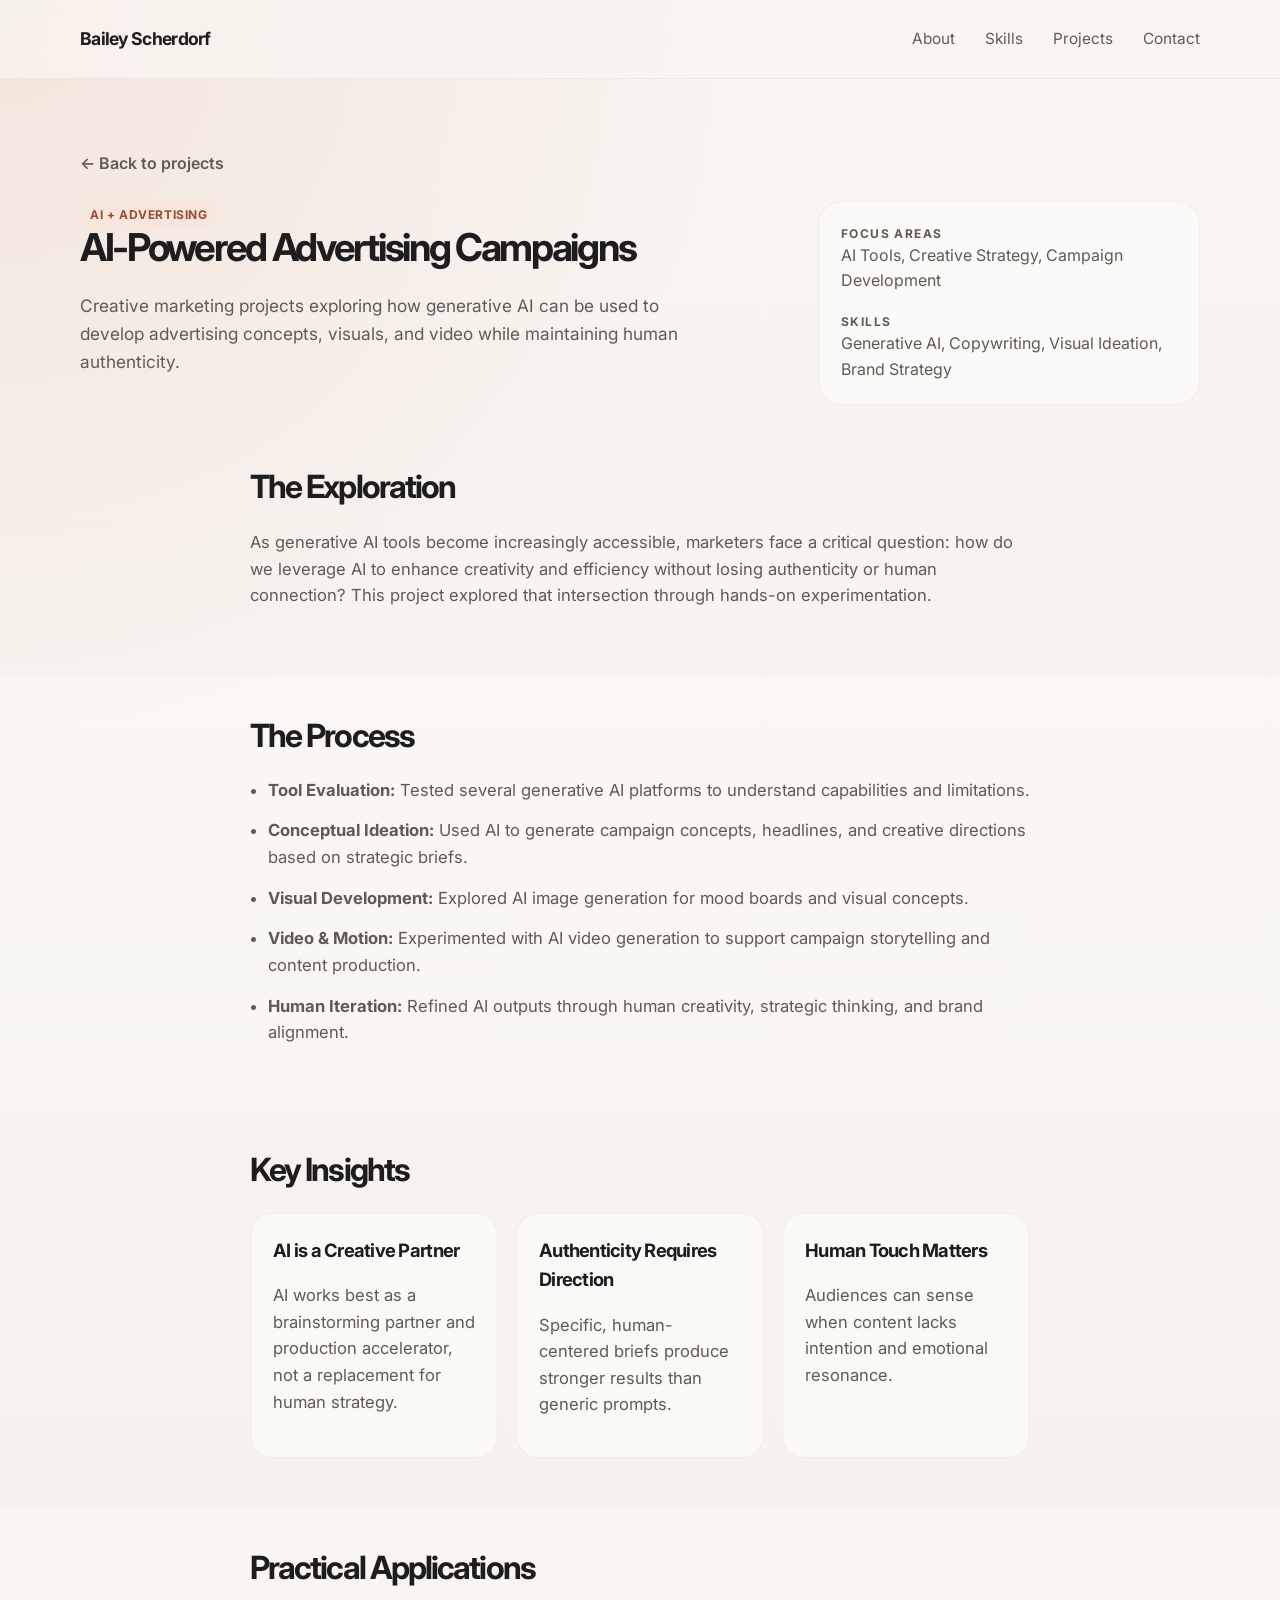
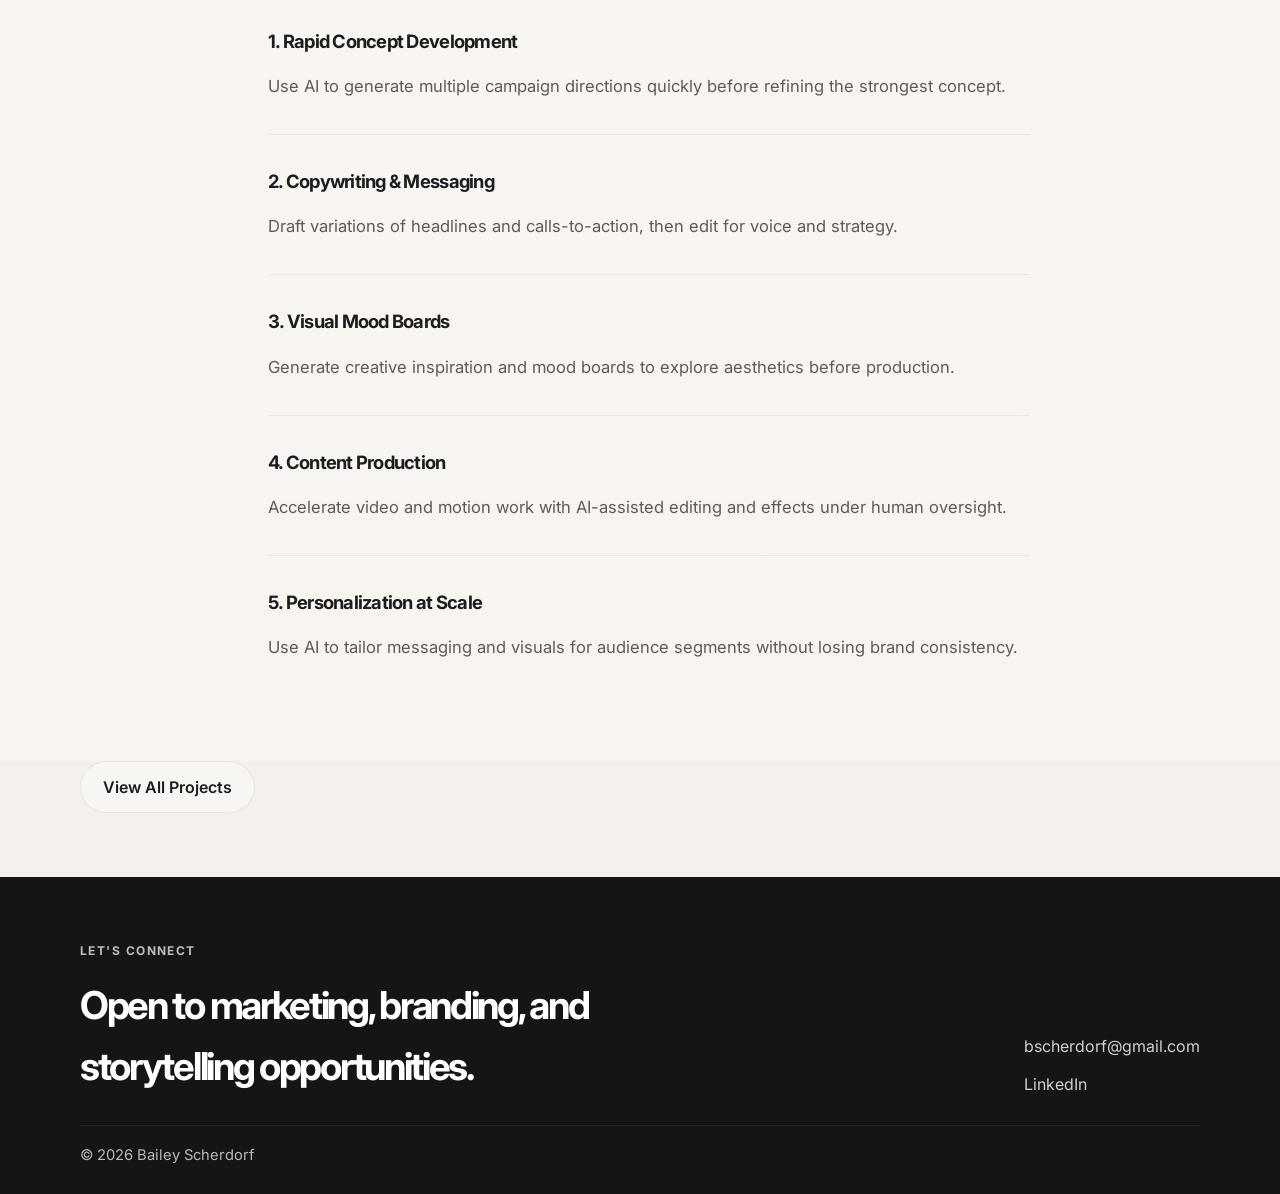
==== projects/ai-advertising.html @ 33d7bd0b "Add project detail pages and connect them from homepage" ====
<!DOCTYPE html>
<html lang="en">
  <head>
    <meta charset="UTF-8" />
    <meta name="viewport" content="width=device-width, initial-scale=1.0" />
    <meta
      name="description"
      content="Creative marketing projects exploring how generative AI can be used to develop advertising concepts, visuals, and video while maintaining human authenticity."
    />
    <title>AI-Powered Advertising Campaigns | Bailey Scherdorf</title>
    <link rel="preconnect" href="https://fonts.googleapis.com" />
    <link rel="preconnect" href="https://fonts.gstatic.com" crossorigin />
    <link
      href="https://fonts.googleapis.com/css2?family=Inter:wght@400;500;600;700;800;900&display=swap"
      rel="stylesheet"
    />
    <link rel="stylesheet" href="../styles.css" />
  </head>
  <body>
    <header class="site-header">
      <div class="container nav-wrap">
        <a href="../index.html" class="brand">Bailey Scherdorf</a>
        <button class="nav-toggle" aria-label="Toggle menu" aria-expanded="false">
          <span></span>
          <span></span>
          <span></span>
        </button>
        <nav class="site-nav">
          <a href="../index.html#about">About</a>
          <a href="../index.html#skills">Skills</a>
          <a href="../index.html#projects">Projects</a>
          <a href="../index.html#contact">Contact</a>
        </nav>
      </div>
    </header>

    <main>
      <section class="project-hero">
        <div class="container">
          <a href="../index.html#projects" class="back-link">← Back to projects</a>
          <div class="project-hero-inner">
            <div>
              <span class="project-tag">AI + Advertising</span>
              <h1>AI-Powered Advertising Campaigns</h1>
              <p class="lead">
                Creative marketing projects exploring how generative AI can be used to develop advertising concepts, visuals, and video while maintaining human authenticity.
              </p>
            </div>
            <div class="project-meta">
              <div>
                <p class="meta-label">Focus Areas</p>
                <p>AI Tools, Creative Strategy, Campaign Development</p>
              </div>
              <div>
                <p class="meta-label">Skills</p>
                <p>Generative AI, Copywriting, Visual Ideation, Brand Strategy</p>
              </div>
            </div>
          </div>
        </div>
      </section>

      <section class="project-section">
        <div class="container narrow">
          <h2>The Exploration</h2>
          <p>
            As generative AI tools become increasingly accessible, marketers face a critical question: how do we leverage AI to enhance creativity and efficiency without losing authenticity or human connection? This project explored that intersection through hands-on experimentation.
          </p>
        </div>
      </section>

      <section class="project-section alt">
        <div class="container narrow">
          <h2>The Process</h2>
          <ul class="approach-list">
            <li><strong>Tool Evaluation:</strong> Tested several generative AI platforms to understand capabilities and limitations.</li>
            <li><strong>Conceptual Ideation:</strong> Used AI to generate campaign concepts, headlines, and creative directions based on strategic briefs.</li>
            <li><strong>Visual Development:</strong> Explored AI image generation for mood boards and visual concepts.</li>
            <li><strong>Video &amp; Motion:</strong> Experimented with AI video generation to support campaign storytelling and content production.</li>
            <li><strong>Human Iteration:</strong> Refined AI outputs through human creativity, strategic thinking, and brand alignment.</li>
          </ul>
        </div>
      </section>

      <section class="project-section">
        <div class="container narrow">
          <h2>Key Insights</h2>
          <div class="insights-grid">
            <div class="insight-card">
              <h3>AI is a Creative Partner</h3>
              <p>AI works best as a brainstorming partner and production accelerator, not a replacement for human strategy.</p>
            </div>
            <div class="insight-card">
              <h3>Authenticity Requires Direction</h3>
              <p>Specific, human-centered briefs produce stronger results than generic prompts.</p>
            </div>
            <div class="insight-card">
              <h3>Human Touch Matters</h3>
              <p>Audiences can sense when content lacks intention and emotional resonance.</p>
            </div>
          </div>
        </div>
      </section>

      <section class="project-section alt">
        <div class="container narrow">
          <h2>Practical Applications</h2>
          <div class="recommendations">
            <div class="rec-item">
              <h3>1. Rapid Concept Development</h3>
              <p>Use AI to generate multiple campaign directions quickly before refining the strongest concept.</p>
            </div>
            <div class="rec-item">
              <h3>2. Copywriting &amp; Messaging</h3>
              <p>Draft variations of headlines and calls-to-action, then edit for voice and strategy.</p>
            </div>
            <div class="rec-item">
              <h3>3. Visual Mood Boards</h3>
              <p>Generate creative inspiration and mood boards to explore aesthetics before production.</p>
            </div>
            <div class="rec-item">
              <h3>4. Content Production</h3>
              <p>Accelerate video and motion work with AI-assisted editing and effects under human oversight.</p>
            </div>
            <div class="rec-item">
              <h3>5. Personalization at Scale</h3>
              <p>Use AI to tailor messaging and visuals for audience segments without losing brand consistency.</p>
            </div>
          </div>
        </div>
      </section>

      <section class="project-nav">
        <div class="container">
          <a href="../index.html#projects" class="button secondary">View All Projects</a>
        </div>
      </section>
    </main>

    <footer class="site-footer">
      <div class="container footer-inner">
        <div>
          <p class="section-label">Let's connect</p>
          <h2>Open to marketing, branding, and storytelling opportunities.</h2>
        </div>
        <div class="footer-links">
          <a href="mailto:bscherdorf@gmail.com">bscherdorf@gmail.com</a>
          <a href="https://www.linkedin.com/in/baileyscherdorf/" target="_blank" rel="noreferrer">LinkedIn</a>
        </div>
      </div>
      <div class="container bottom-bar">
        <span>© <span id="year"></span> Bailey Scherdorf</span>
      </div>
    </footer>

    <script src="../script.js"></script>
  </body>
</html>
---- styles.css ----
:root {
  --bg: #f4efe9;
  --bg-soft: #fbf7f2;
  --card: rgba(255, 255, 255, 0.72);
  --card-strong: #ffffff;
  --text: #1d1d1f;
  --muted: #5e5b57;
  --line: rgba(29, 29, 31, 0.08);
  --accent: #ca6b3d;
  --accent-dark: #9c4d2d;
  --accent-soft: #f7e6dc;
  --shadow: 0 24px 60px rgba(35, 24, 18, 0.12);
}

* {
  box-sizing: border-box;
}

html {
  scroll-behavior: smooth;
}

body {
  margin: 0;
  font-family: "Inter", sans-serif;
  color: var(--text);
  background:
    radial-gradient(circle at top left, rgba(202, 107, 61, 0.12), transparent 24%),
    linear-gradient(180deg, #f9f5f1 0%, #f4efe9 100%);
  line-height: 1.6;
}

a {
  color: inherit;
  text-decoration: none;
}

img {
  max-width: 100%;
  display: block;
}

.container {
  width: min(1120px, calc(100% - 32px));
  margin: 0 auto;
}

.site-header {
  position: sticky;
  top: 0;
  z-index: 20;
  backdrop-filter: blur(18px);
  background: rgba(249, 245, 241, 0.76);
  border-bottom: 1px solid rgba(29, 29, 31, 0.05);
}

.nav-wrap {
  display: flex;
  align-items: center;
  justify-content: space-between;
  min-height: 78px;
}

.brand {
  font-size: 1.1rem;
  font-weight: 700;
  letter-spacing: -0.04em;
}

.site-nav {
  display: flex;
  align-items: center;
  gap: 30px;
  color: var(--muted);
  font-size: 0.96rem;
}

.site-nav a {
  transition: color 0.2s ease;
}

.site-nav a:hover,
.site-nav a:focus-visible {
  color: var(--text);
}

.nav-toggle {
  display: none;
  width: 48px;
  height: 48px;
  border: 1px solid rgba(29, 29, 31, 0.08);
  border-radius: 12px;
  background: rgba(255, 255, 255, 0.5);
  padding: 10px 12px;
  cursor: pointer;
}

.nav-toggle span {
  display: block;
  width: 100%;
  height: 2px;
  background: var(--text);
  margin: 5px 0;
  border-radius: 999px;
}

.hero {
  padding: 68px 0 32px;
}

.hero-inner {
  display: grid;
  grid-template-columns: 1.2fr 0.8fr;
  align-items: center;
  gap: 44px;
}

.eyebrow,
.section-label,
.meta-label {
  margin: 0 0 14px;
  color: var(--accent-dark);
  font-weight: 700;
  letter-spacing: 0.12em;
  text-transform: uppercase;
  font-size: 0.75rem;
}

.hero-copy h1 {
  margin: 0;
  font-size: clamp(2.5rem, 5vw, 5rem);
  line-height: 0.98;
  letter-spacing: -0.07em;
  max-width: 720px;
}

.lead {
  max-width: 640px;
  font-size: 1.08rem;
  color: var(--muted);
  margin: 24px 0 30px;
}

.cta-row {
  display: flex;
  flex-wrap: wrap;
  gap: 14px;
  margin-bottom: 26px;
}

.button {
  display: inline-flex;
  align-items: center;
  justify-content: center;
  min-height: 52px;
  padding: 0 22px;
  border-radius: 999px;
  font-weight: 600;
  transition: transform 0.2s ease, box-shadow 0.2s ease;
}

.button:hover,
.button:focus-visible {
  transform: translateY(-1px);
}

.button.primary {
  background: var(--text);
  color: white;
  box-shadow: var(--shadow);
}

.button.secondary {
  background: rgba(255, 255, 255, 0.4);
  border: 1px solid rgba(29, 29, 31, 0.08);
}

.mini-list {
  list-style: none;
  padding: 0;
  margin: 0;
  display: flex;
  flex-wrap: wrap;
  gap: 10px;
  color: var(--muted);
}

.mini-list li {
  background: rgba(255, 255, 255, 0.45);
  border: 1px solid var(--line);
  border-radius: 999px;
  padding: 8px 12px;
  font-size: 0.86rem;
}

.hero-panel {
  background: rgba(255, 255, 255, 0.56);
  border: 1px solid rgba(29, 29, 31, 0.05);
  border-radius: 30px;
  box-shadow: var(--shadow);
  padding: 24px;
}

.panel-top {
  display: flex;
  gap: 10px;
  flex-wrap: wrap;
  margin-bottom: 24px;
}

.badge {
  display: inline-flex;
  align-items: center;
  justify-content: center;
  padding: 8px 12px;
  border-radius: 999px;
  background: var(--accent-soft);
  color: var(--accent-dark);
  font-size: 0.75rem;
  font-weight: 700;
}

.badge.soft {
  background: rgba(29, 29, 31, 0.05);
  color: var(--text);
}

.profile-card {
  display: flex;
  align-items: center;
  gap: 18px;
  padding: 18px 0 20px;
  border-top: 1px solid var(--line);
  border-bottom: 1px solid var(--line);
}

.avatar {
  width: 64px;
  height: 64px;
  display: grid;
  place-items: center;
  border-radius: 18px;
  background: linear-gradient(135deg, #1d1d1f 0%, #4b4039 100%);
  color: white;
  font-size: 1.1rem;
  font-weight: 800;
}

.profile-card h2 {
  margin: 0;
  font-size: 1.4rem;
}

.profile-card p {
  margin: 4px 0 0;
  color: var(--muted);
}

.stats-grid {
  display: grid;
  grid-template-columns: repeat(2, minmax(0, 1fr));
  gap: 18px;
  margin-top: 22px;
}

.stats-grid div {
  padding: 18px 16px;
  border-radius: 18px;
  background: rgba(255, 255, 255, 0.45);
  border: 1px solid var(--line);
}

.stats-grid strong {
  display: block;
  font-size: 1.5rem;
  line-height: 1.1;
  letter-spacing: -0.06em;
}

.stats-grid span {
  display: block;
  margin-top: 8px;
  color: var(--muted);
  font-size: 0.85rem;
}

.section {
  padding: 92px 0;
}

.section.alt {
  background: rgba(255, 255, 255, 0.32);
}

.two-column {
  display: grid;
  grid-template-columns: 0.9fr 1.1fr;
  gap: 40px;
  align-items: start;
}

.two-column h2,
.section h2,
.project-hero h1 {
  margin: 0;
  font-size: clamp(2rem, 3vw, 3rem);
  line-height: 1.1;
  letter-spacing: -0.06em;
}

.two-column p,
.project-section p,
.project-section li {
  color: var(--muted);
  font-size: 1.04rem;
}

.skills-grid {
  margin-top: 36px;
  display: grid;
  grid-template-columns: repeat(4, minmax(0, 1fr));
  gap: 14px;
}

.skill-item {
  display: flex;
  align-items: center;
  justify-content: center;
  min-height: 88px;
  padding: 18px 14px;
  border-radius: 18px;
  text-align: center;
  font-weight: 600;
  background: rgba(255, 255, 255, 0.5);
  border: 1px solid rgba(29, 29, 31, 0.05);
  color: var(--text);
}

.projects-grid {
  margin-top: 34px;
  display: grid;
  grid-template-columns: repeat(3, minmax(0, 1fr));
  gap: 22px;
}

.project-card {
  display: flex;
  flex-direction: column;
  background: rgba(255, 255, 255, 0.56);
  border: 1px solid rgba(29, 29, 31, 0.05);
  border-radius: 24px;
  box-shadow: 0 18px 38px rgba(31, 16, 13, 0.04);
  transition: transform 0.2s ease, box-shadow 0.2s ease;
}

.project-card:hover,
.project-card:focus-within {
  transform: translateY(-2px);
  box-shadow: 0 24px 42px rgba(31, 16, 13, 0.08);
}

.project-card-link {
  display: flex;
  flex-direction: column;
  gap: 18px;
  height: 100%;
  padding: 22px;
}

.project-tag {
  width: fit-content;
  padding: 7px 10px;
  border-radius: 999px;
  background: var(--accent-soft);
  color: var(--accent-dark);
  font-weight: 700;
  font-size: 0.75rem;
  letter-spacing: 0.05em;
  text-transform: uppercase;
}

.project-card h3 {
  margin: 0;
  font-size: 1.32rem;
  line-height: 1.2;
  letter-spacing: -0.04em;
}

.project-card p {
  margin: 0;
  color: var(--muted);
}

.value-grid {
  margin-top: 34px;
  display: grid;
  grid-template-columns: repeat(3, minmax(0, 1fr));
  gap: 22px;
}

.value-card {
  background: rgba(255, 255, 255, 0.56);
  border: 1px solid rgba(29, 29, 31, 0.05);
  border-radius: 24px;
  padding: 22px;
}

.value-card h3 {
  margin: 0 0 12px;
  font-size: 1.2rem;
}

.value-card p {
  margin: 0;
  color: var(--muted);
}

.project-hero {
  padding: 72px 0 24px;
}

.project-hero-inner {
  display: grid;
  grid-template-columns: 1.3fr 0.7fr;
  gap: 28px;
  align-items: end;
}

.back-link {
  display: inline-block;
  margin-bottom: 24px;
  color: var(--muted);
  font-weight: 600;
}

.project-hero h1 {
  max-width: 740px;
}

.project-meta {
  display: grid;
  gap: 18px;
  padding: 22px;
  background: rgba(255, 255, 255, 0.52);
  border: 1px solid rgba(29, 29, 31, 0.05);
  border-radius: 24px;
}

.project-meta p {
  margin: 0;
  color: var(--muted);
}

.project-section {
  padding: 32px 0 52px;
}

.project-section.alt {
  background: rgba(255, 255, 255, 0.28);
}

.narrow {
  max-width: 780px;
}

.project-section h2 {
  margin: 0 0 16px;
  font-size: clamp(1.9rem, 2.5vw, 2.5rem);
  letter-spacing: -0.06em;
}

.project-section p,
.project-section li,
.approach-list li,
.recommendations p,
.theme-card p,
.insight-card p {
  color: var(--muted);
}

.approach-list,
.recommendations {
  margin: 0;
  padding-left: 18px;
}

.approach-list li,
.rec-item {
  margin-bottom: 14px;
}

.rec-item h3,
.insight-card h3,
.theme-card h3 {
  margin: 0 0 8px;
  font-size: 1.15rem;
  letter-spacing: -0.04em;
}

.insights-grid,
.content-themes {
  display: grid;
  grid-template-columns: repeat(3, minmax(0, 1fr));
  gap: 18px;
  margin-top: 18px;
}

.insight-card,
.theme-card {
  padding: 22px;
  border-radius: 22px;
  background: rgba(255, 255, 255, 0.52);
  border: 1px solid rgba(29, 29, 31, 0.05);
}

.theme-card {
  min-height: 180px;
}

.rec-item {
  padding: 18px 0;
  border-bottom: 1px solid rgba(29, 29, 31, 0.06);
}

.rec-item:last-child {
  border-bottom: none;
}

.project-nav {
  padding: 0 0 64px;
}

.site-footer {
  background: #171414;
  color: white;
  padding-top: 64px;
}

.footer-inner {
  display: flex;
  align-items: end;
  justify-content: space-between;
  gap: 24px;
  padding-bottom: 28px;
}

.site-footer .section-label {
  color: rgba(255, 255, 255, 0.72);
}

.site-footer h2 {
  margin: 0;
  max-width: 620px;
  font-size: clamp(2rem, 3vw, 3rem);
  letter-spacing: -0.06em;
}

.footer-links {
  display: flex;
  flex-direction: column;
  align-items: flex-start;
  gap: 12px;
  color: rgba(255, 255, 255, 0.8);
}

.bottom-bar {
  padding: 18px 0 26px;
  border-top: 1px solid rgba(255, 255, 255, 0.08);
  color: rgba(255, 255, 255, 0.7);
  font-size: 0.92rem;
}

@media (max-width: 980px) {
  .hero-inner,
  .two-column,
  .projects-grid,
  .value-grid,
  .skills-grid,
  .project-hero-inner,
  .insights-grid,
  .content-themes {
    grid-template-columns: 1fr 1fr;
  }

  .hero-inner,
  .project-hero-inner {
    grid-template-columns: 1fr;
  }

  .skills-grid {
    grid-template-columns: repeat(2, minmax(0, 1fr));
  }

  .projects-grid,
  .value-grid,
  .insights-grid,
  .content-themes {
    grid-template-columns: 1fr 1fr;
  }
}

@media (max-width: 720px) {
  .nav-toggle {
    display: block;
  }

  .site-nav {
    position: absolute;
    left: 16px;
    right: 16px;
    top: 78px;
    display: none;
    flex-direction: column;
    align-items: flex-start;
    gap: 18px;
    padding: 18px 20px;
    background: rgba(249, 245, 241, 0.98);
    border: 1px solid rgba(29, 29, 31, 0.05);
    border-radius: 18px;
    box-shadow: var(--shadow);
  }

  .site-nav.open {
    display: flex;
  }

  .skills-grid,
  .projects-grid,
  .value-grid,
  .two-column,
  .stats-grid,
  .insights-grid,
  .content-themes {
    grid-template-columns: 1fr;
  }

  .hero {
    padding-top: 42px;
  }

  .section {
    padding: 72px 0;
  }

  .footer-inner {
    display: block;
  }
}
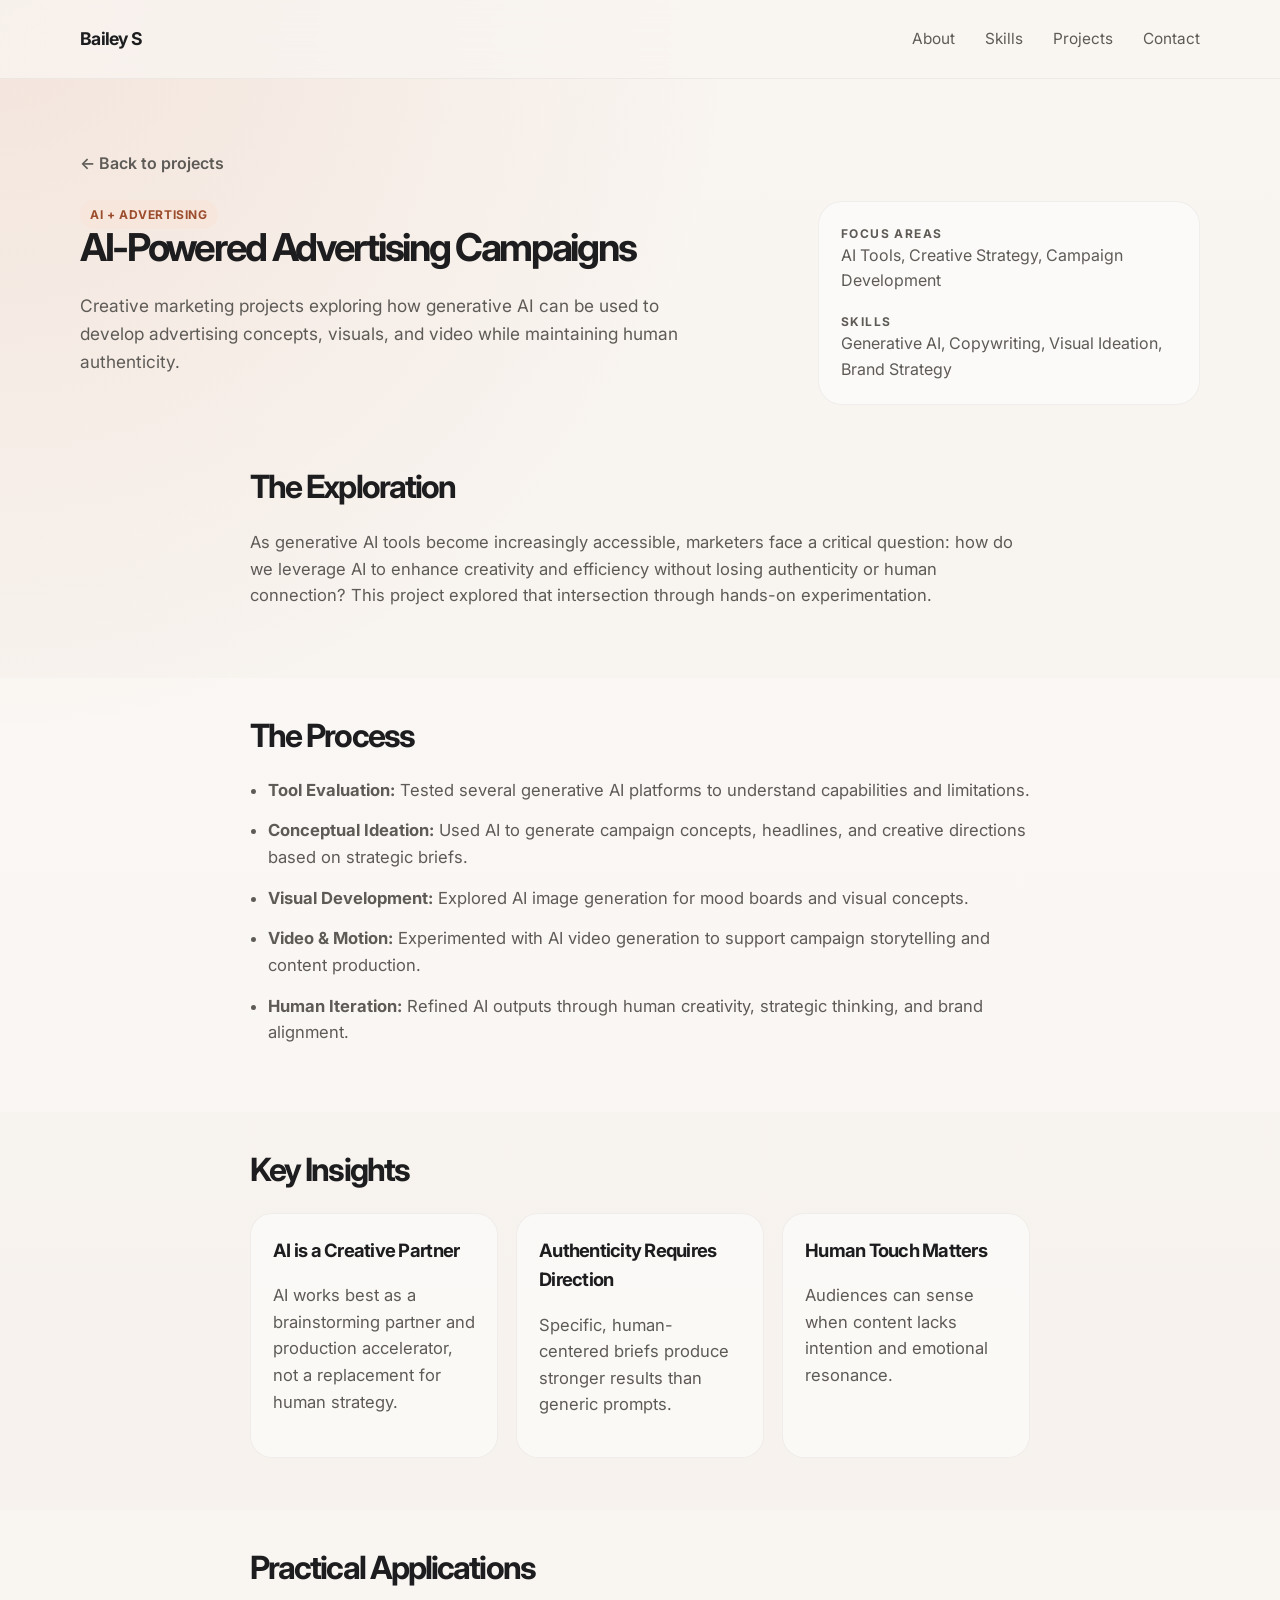
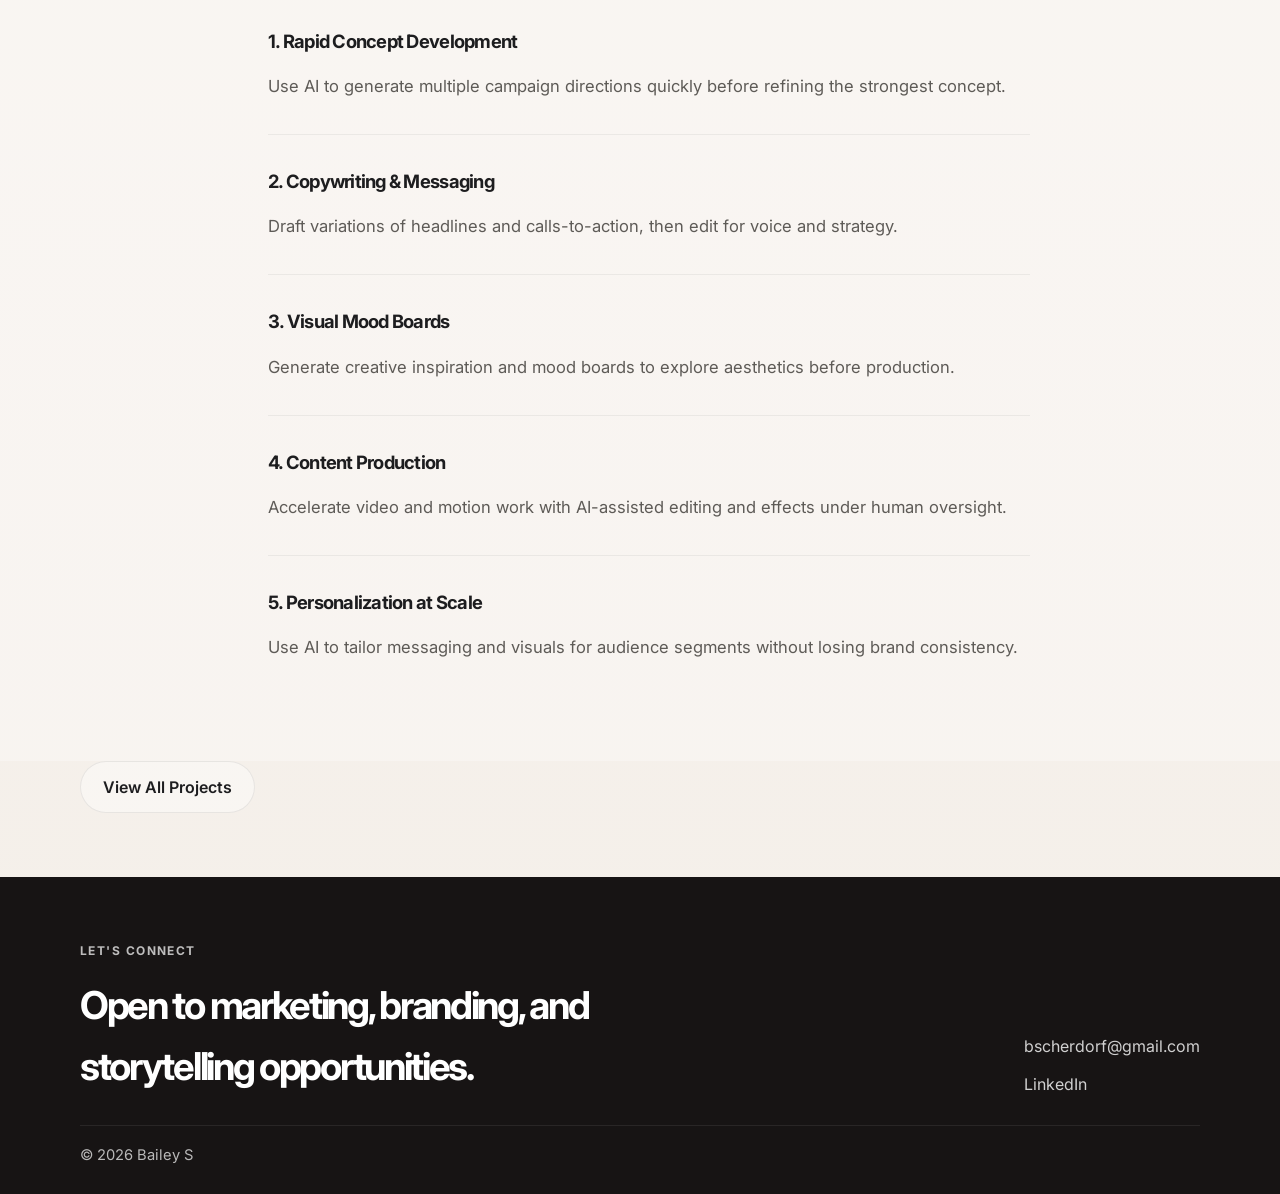
==== commit 793525bf: "Rename site branding from Bailey Scherdorf to Bailey S across the portfolio" ====
--- a/projects/ai-advertising.html
+++ b/projects/ai-advertising.html
@@ -7,7 +7,7 @@
       name="description"
       content="Creative marketing projects exploring how generative AI can be used to develop advertising concepts, visuals, and video while maintaining human authenticity."
     />
-    <title>AI-Powered Advertising Campaigns | Bailey Scherdorf</title>
+    <title>AI-Powered Advertising Campaigns | Bailey S</title>
     <link rel="preconnect" href="https://fonts.googleapis.com" />
     <link rel="preconnect" href="https://fonts.gstatic.com" crossorigin />
     <link
@@ -19,7 +19,7 @@
   <body>
     <header class="site-header">
       <div class="container nav-wrap">
-        <a href="../index.html" class="brand">Bailey Scherdorf</a>
+        <a href="../index.html" class="brand">Bailey S</a>
         <button class="nav-toggle" aria-label="Toggle menu" aria-expanded="false">
           <span></span>
           <span></span>
@@ -149,7 +149,7 @@
         </div>
       </div>
       <div class="container bottom-bar">
-        <span>© <span id="year"></span> Bailey Scherdorf</span>
+        <span>© <span id="year"></span> Bailey S</span>
       </div>
     </footer>
 
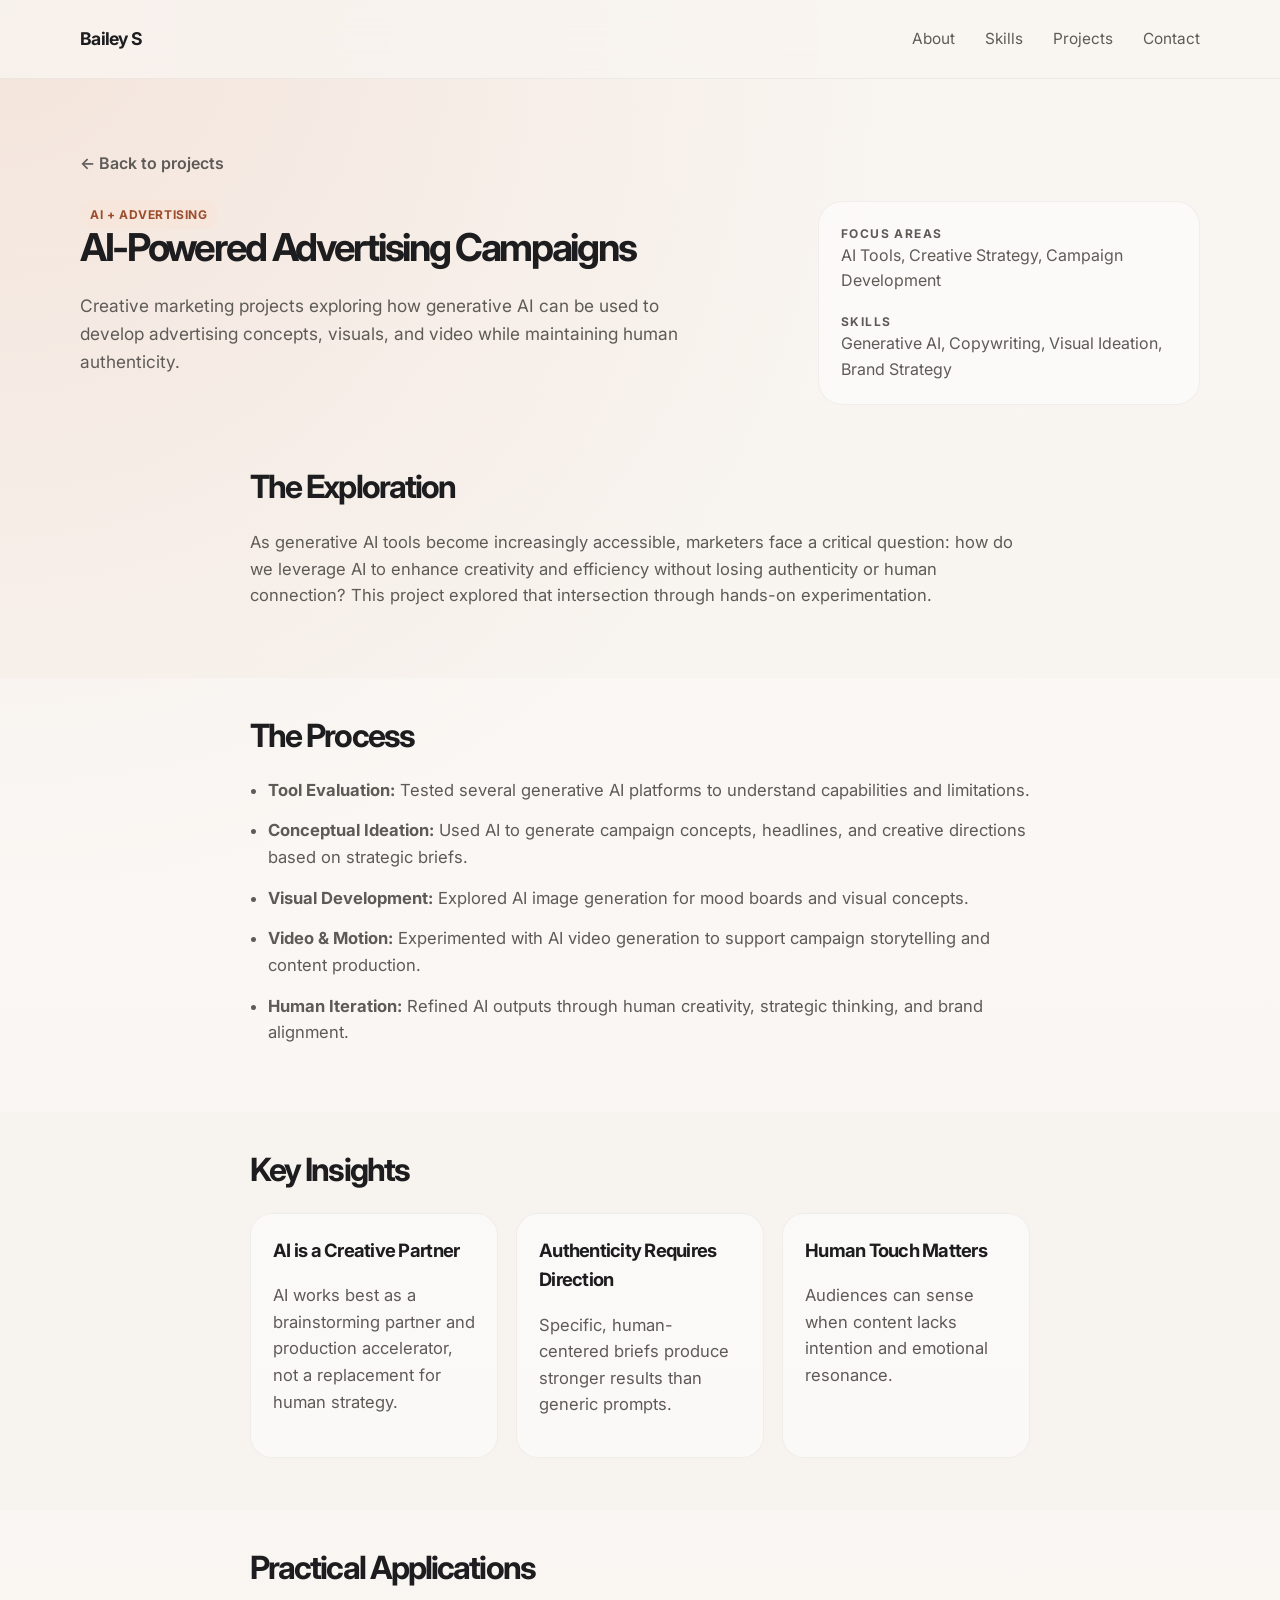
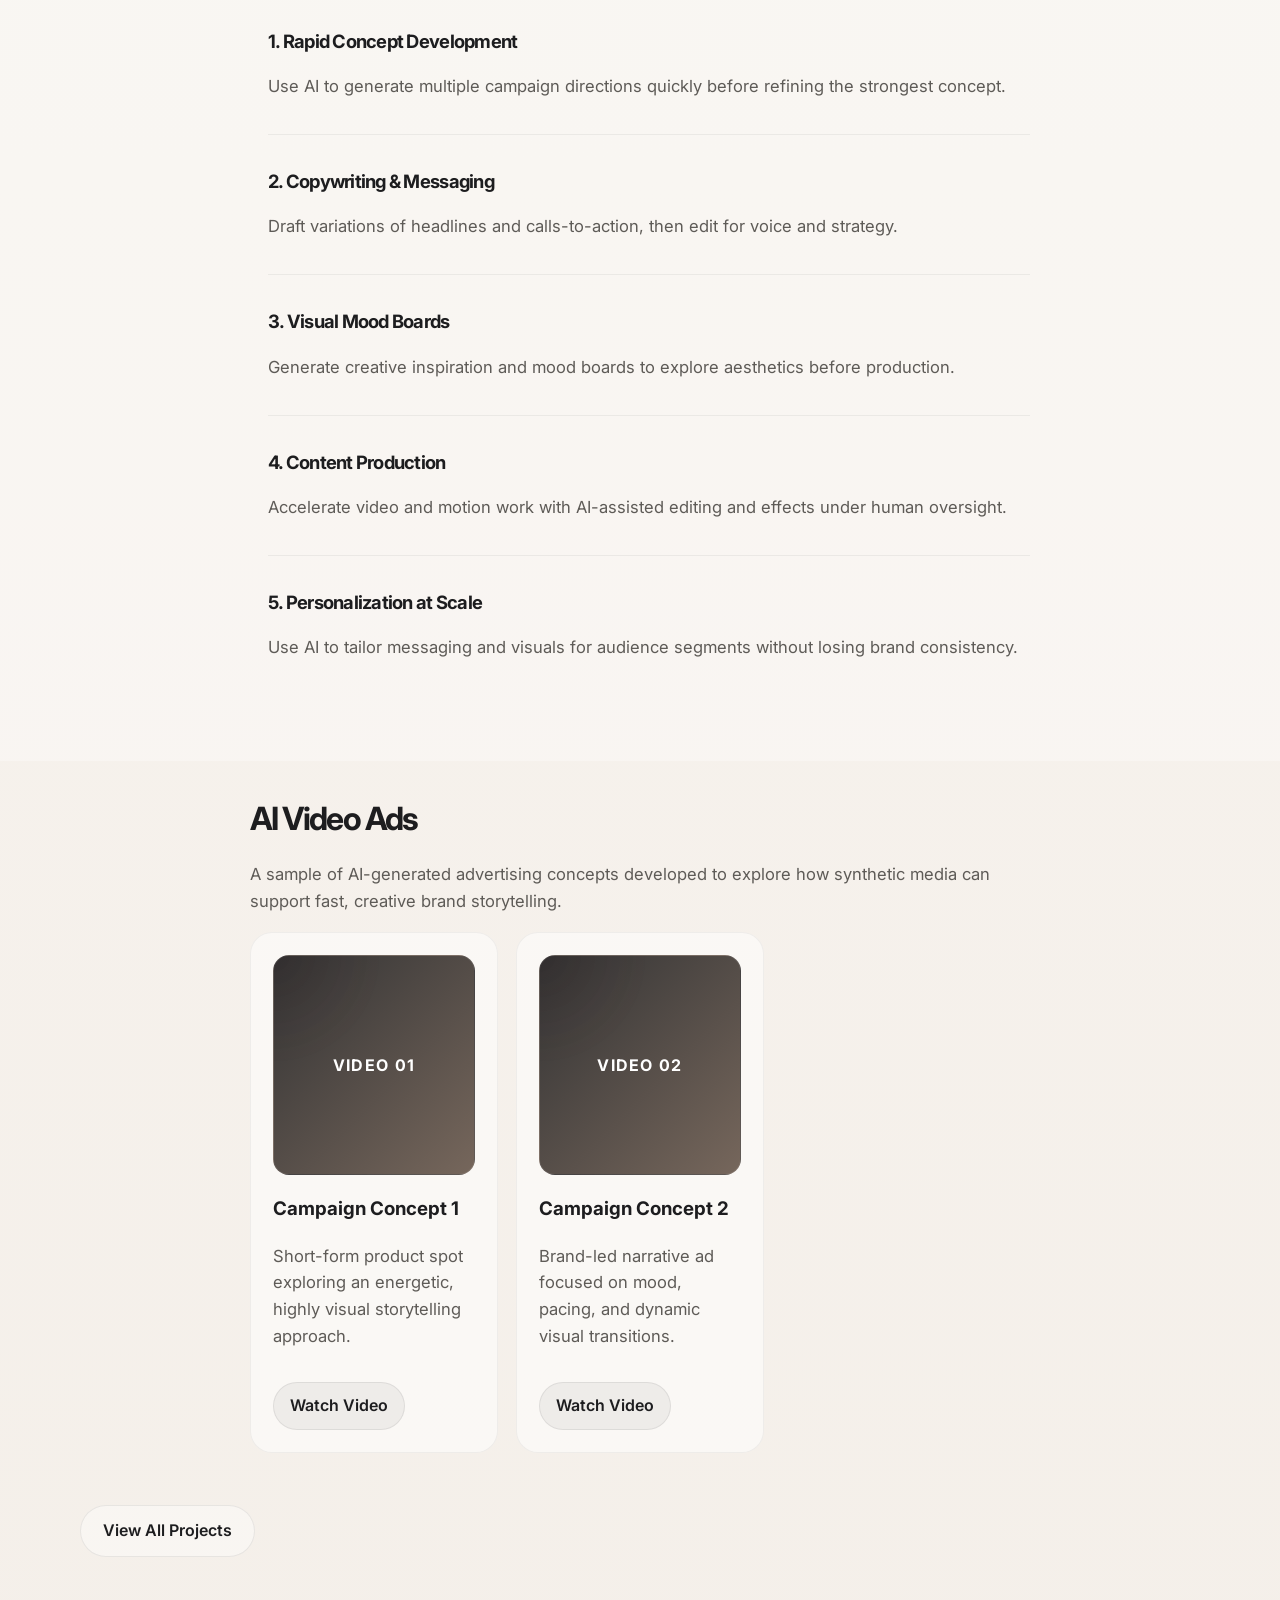
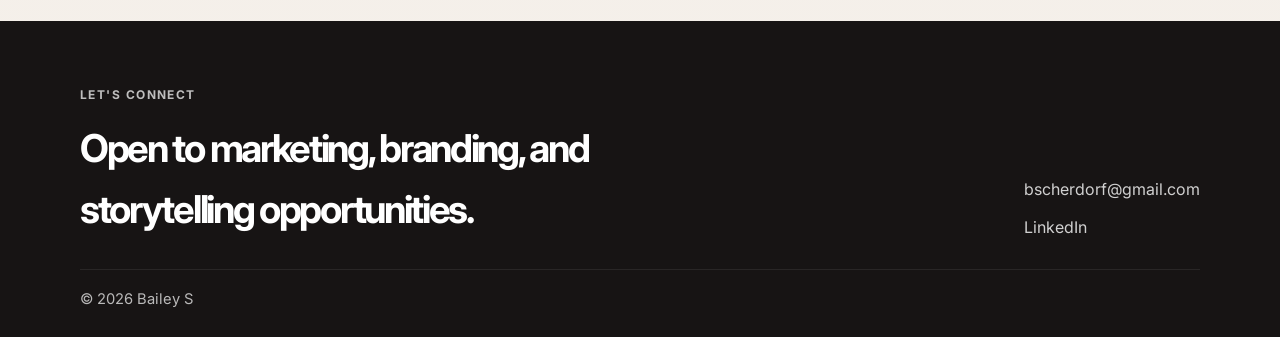
==== commit 99e03b0e: "Add AI video ad showcase section to generative AI project page and supporting styles" ====
--- a/projects/ai-advertising.html
+++ b/projects/ai-advertising.html
@@ -130,6 +130,31 @@
         </div>
       </section>
 
+      <section class="project-section">
+        <div class="container narrow">
+          <h2>AI Video Ads</h2>
+          <p>
+            A sample of AI-generated advertising concepts developed to explore how synthetic media can support fast, creative brand storytelling.
+          </p>
+
+          <div class="video-grid">
+            <article class="video-card">
+              <div class="video-frame">Video 01</div>
+              <h3>Campaign Concept 1</h3>
+              <p>Short-form product spot exploring an energetic, highly visual storytelling approach.</p>
+              <a href="#" class="video-link">Watch Video</a>
+            </article>
+
+            <article class="video-card">
+              <div class="video-frame">Video 02</div>
+              <h3>Campaign Concept 2</h3>
+              <p>Brand-led narrative ad focused on mood, pacing, and dynamic visual transitions.</p>
+              <a href="#" class="video-link">Watch Video</a>
+            </article>
+          </div>
+        </div>
+      </section>
+
       <section class="project-nav">
         <div class="container">
           <a href="../index.html#projects" class="button secondary">View All Projects</a>
--- a/styles.css
+++ b/styles.css
@@ -498,7 +498,8 @@
 }
 
 .insights-grid,
-.content-themes {
+.content-themes,
+.video-grid {
   display: grid;
   grid-template-columns: repeat(3, minmax(0, 1fr));
   gap: 18px;
@@ -506,7 +507,8 @@
 }
 
 .insight-card,
-.theme-card {
+.theme-card,
+.video-card {
   padding: 22px;
   border-radius: 22px;
   background: rgba(255, 255, 255, 0.52);
@@ -515,6 +517,34 @@
 
 .theme-card {
   min-height: 180px;
+}
+
+.video-frame {
+  width: 100%;
+  min-height: 220px;
+  display: grid;
+  place-items: center;
+  border-radius: 16px;
+  background:
+    linear-gradient(135deg, rgba(29, 29, 31, 0.9), rgba(103, 86, 75, 0.9)),
+    radial-gradient(circle at top left, rgba(202, 107, 61, 0.35), transparent 38%);
+  color: white;
+  font-weight: 700;
+  letter-spacing: 0.08em;
+  text-transform: uppercase;
+  text-align: center;
+  padding: 16px;
+  border: 1px solid rgba(255, 255, 255, 0.08);
+}
+
+.video-card .video-link {
+  display: inline-flex;
+  margin-top: 16px;
+  padding: 10px 16px;
+  border-radius: 999px;
+  background: rgba(29, 29, 31, 0.05);
+  border: 1px solid rgba(29, 29, 31, 0.08);
+  font-weight: 600;
 }
 
 .rec-item {
@@ -578,7 +608,8 @@
   .skills-grid,
   .project-hero-inner,
   .insights-grid,
-  .content-themes {
+  .content-themes,
+  .video-grid {
     grid-template-columns: 1fr 1fr;
   }
 
@@ -594,7 +625,8 @@
   .projects-grid,
   .value-grid,
   .insights-grid,
-  .content-themes {
+  .content-themes,
+  .video-grid {
     grid-template-columns: 1fr 1fr;
   }
 }
@@ -630,7 +662,8 @@
   .two-column,
   .stats-grid,
   .insights-grid,
-  .content-themes {
+  .content-themes,
+  .video-grid {
     grid-template-columns: 1fr;
   }
 
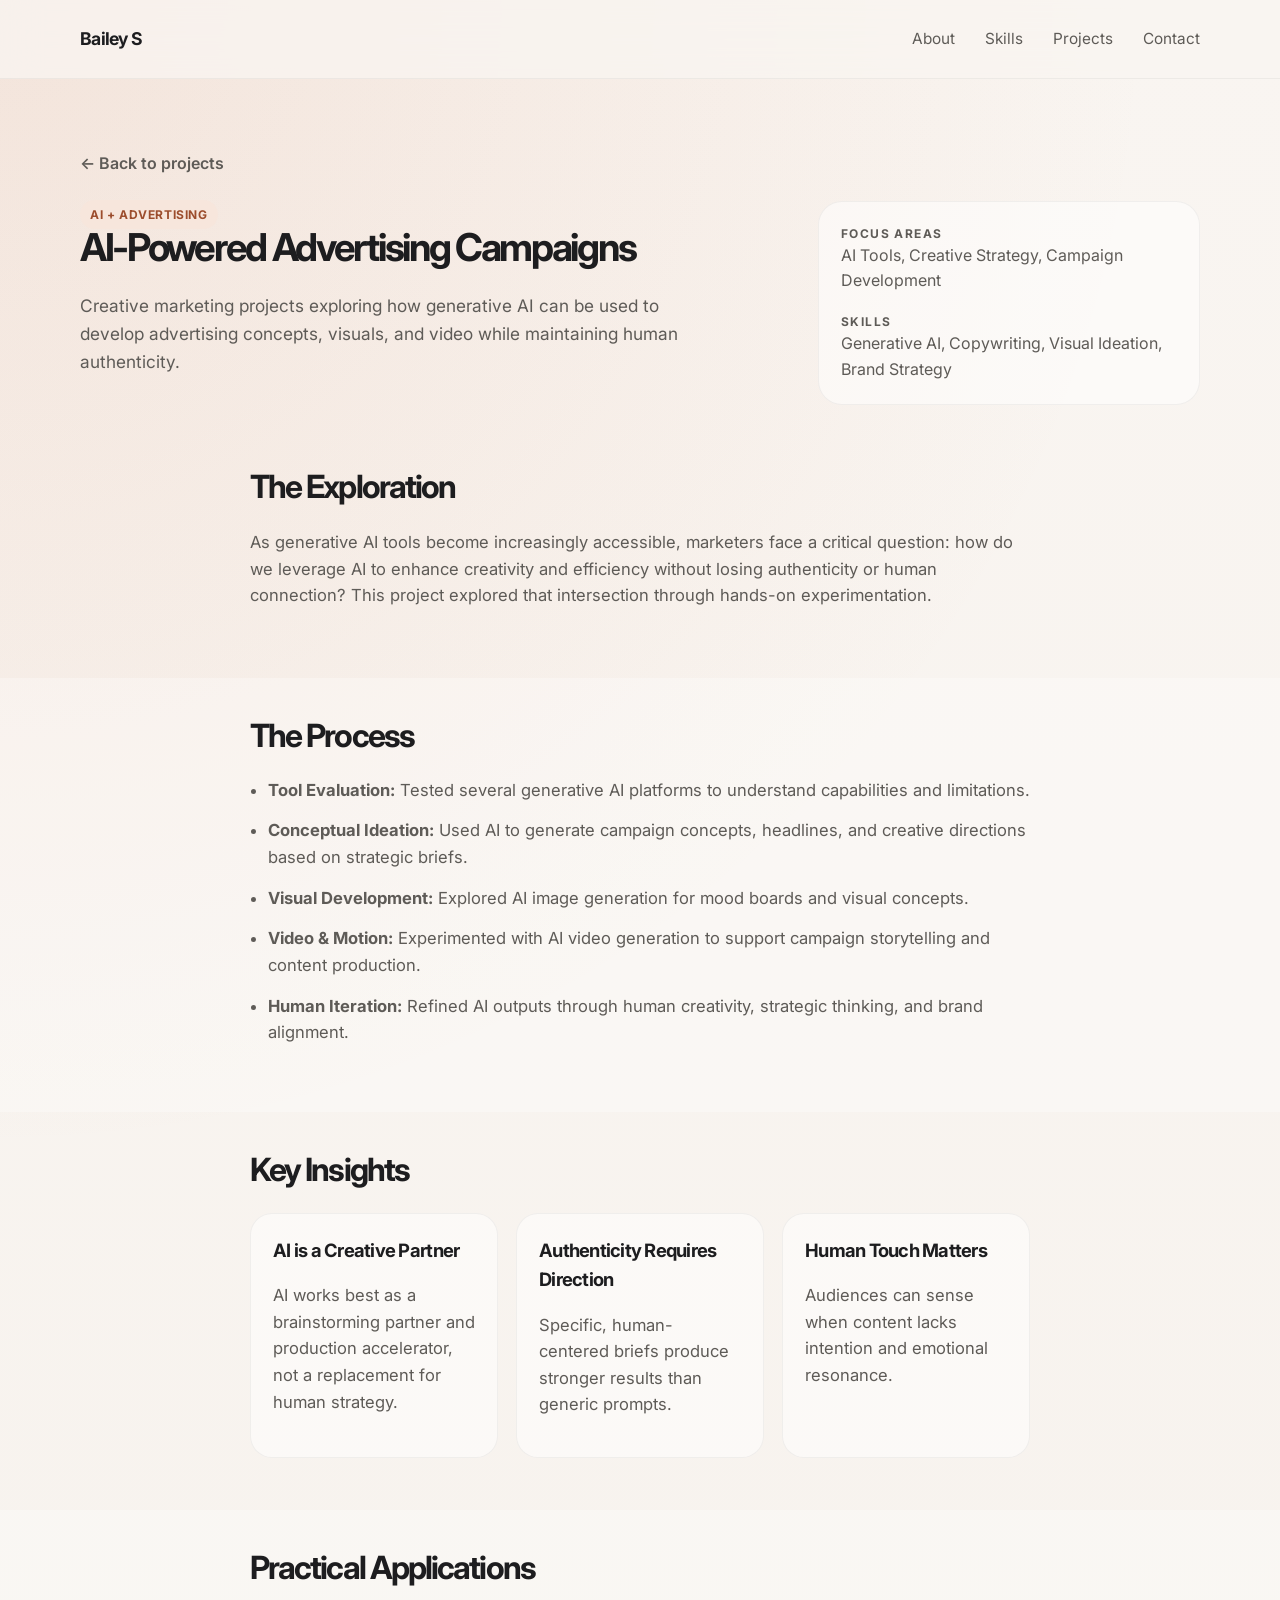
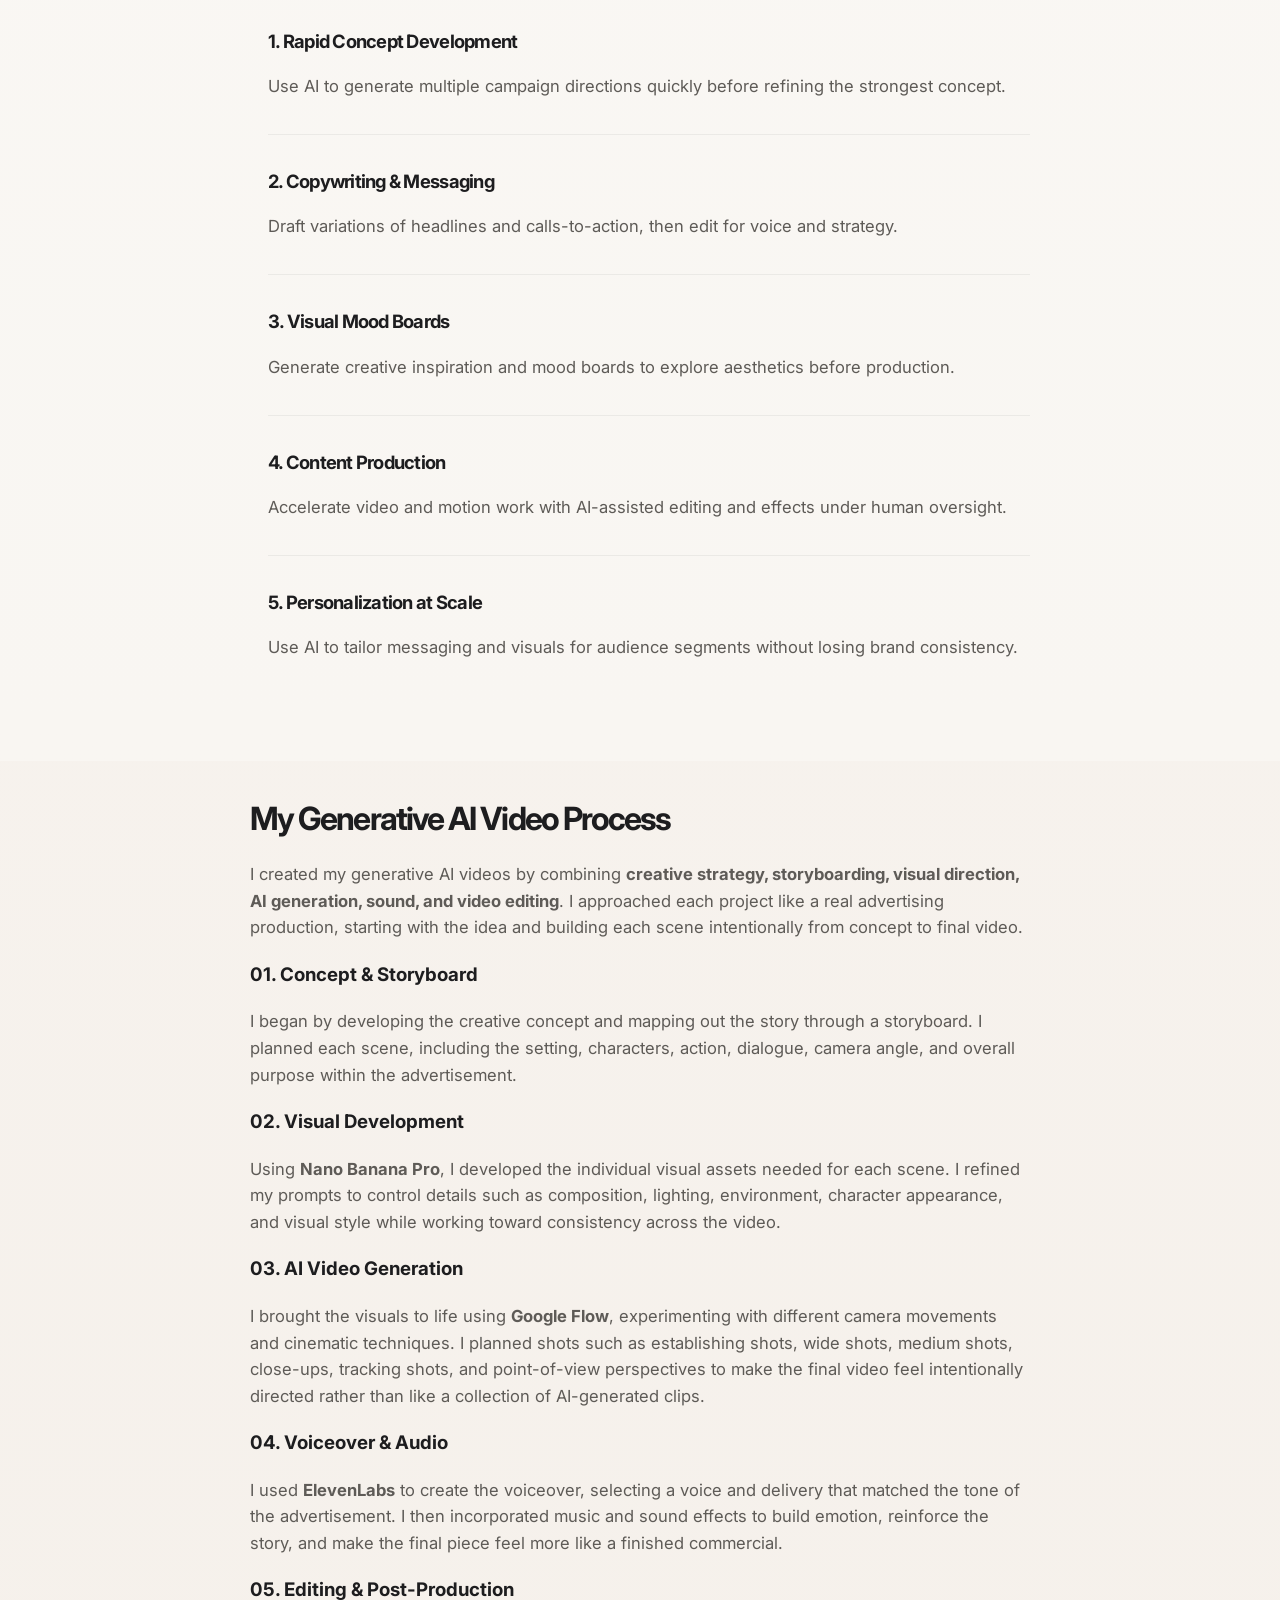
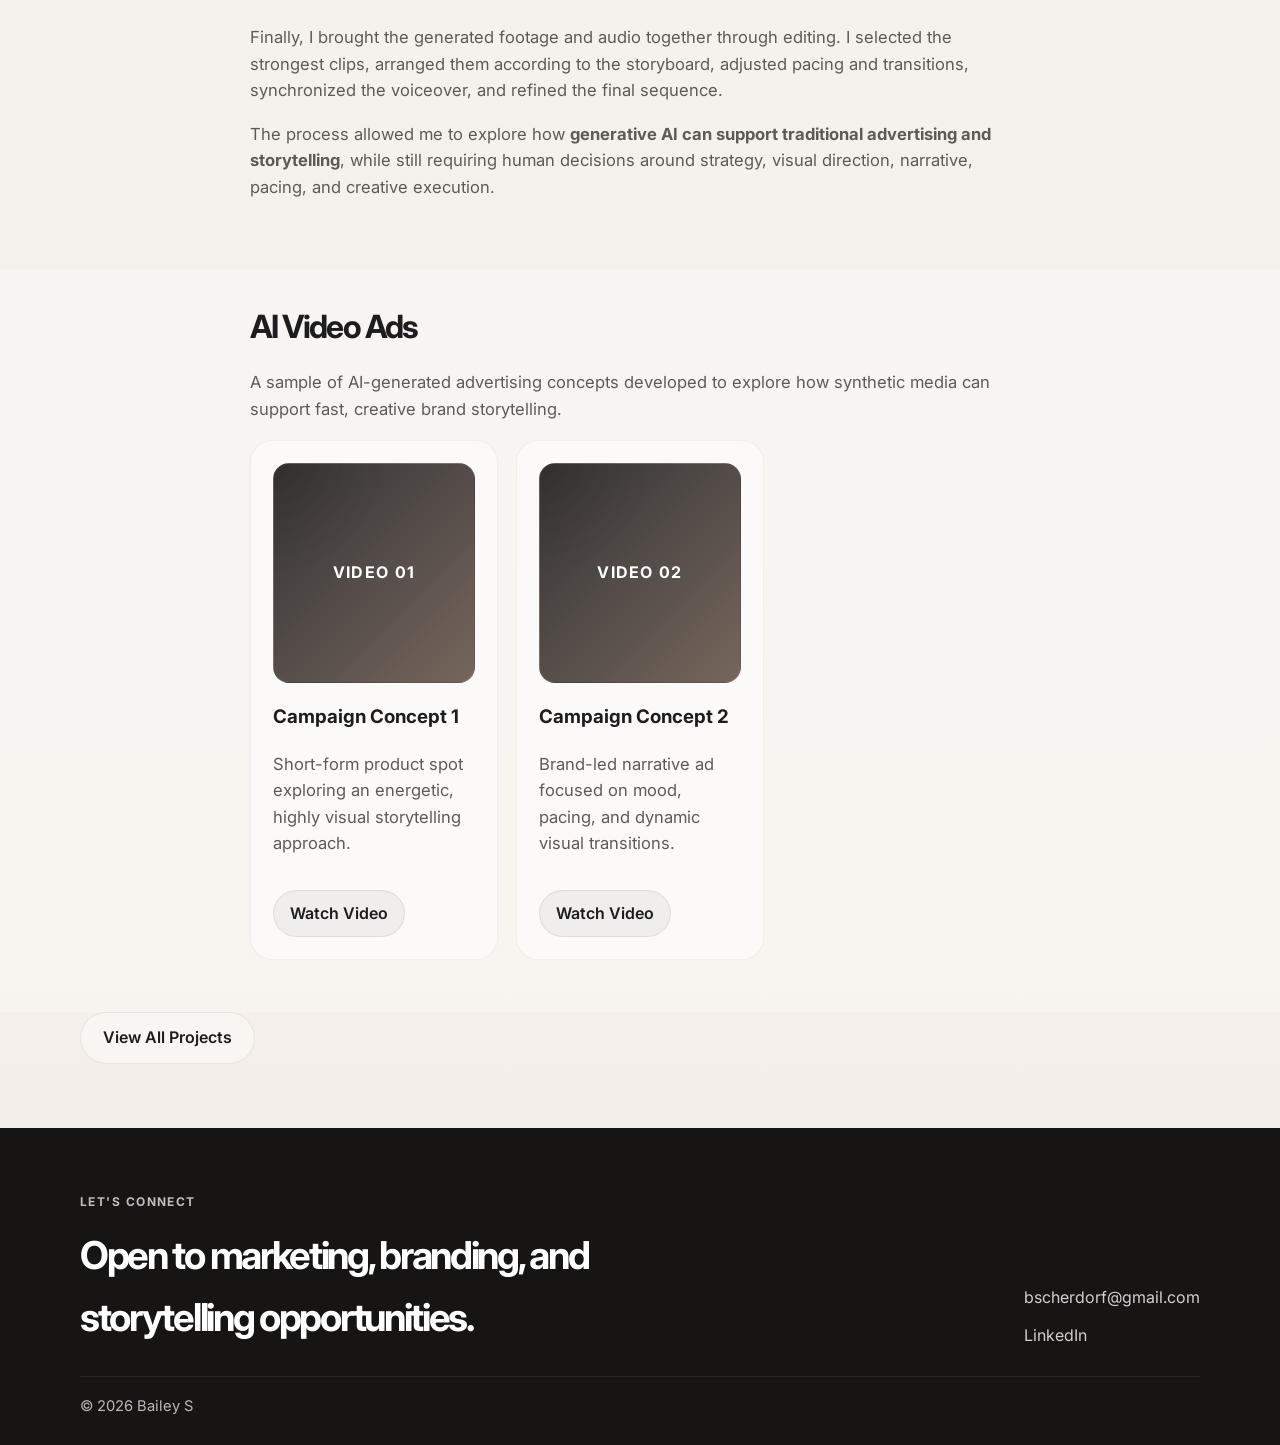
==== commit 6c664b79: "Add detailed AI video creation process section" ====
--- a/projects/ai-advertising.html
+++ b/projects/ai-advertising.html
@@ -132,6 +132,46 @@
 
       <section class="project-section">
         <div class="container narrow">
+          <h2>My Generative AI Video Process</h2>
+          <p>
+            I created my generative AI videos by combining <strong>creative strategy, storyboarding, visual direction, AI generation, sound, and video editing</strong>. I approached each project like a real advertising production, starting with the idea and building each scene intentionally from concept to final video.
+          </p>
+
+          <div class="process-steps">
+            <div class="process-step">
+              <h3>01. Concept &amp; Storyboard</h3>
+              <p>I began by developing the creative concept and mapping out the story through a storyboard. I planned each scene, including the setting, characters, action, dialogue, camera angle, and overall purpose within the advertisement.</p>
+            </div>
+
+            <div class="process-step">
+              <h3>02. Visual Development</h3>
+              <p>Using <strong>Nano Banana Pro</strong>, I developed the individual visual assets needed for each scene. I refined my prompts to control details such as composition, lighting, environment, character appearance, and visual style while working toward consistency across the video.</p>
+            </div>
+
+            <div class="process-step">
+              <h3>03. AI Video Generation</h3>
+              <p>I brought the visuals to life using <strong>Google Flow</strong>, experimenting with different camera movements and cinematic techniques. I planned shots such as establishing shots, wide shots, medium shots, close-ups, tracking shots, and point-of-view perspectives to make the final video feel intentionally directed rather than like a collection of AI-generated clips.</p>
+            </div>
+
+            <div class="process-step">
+              <h3>04. Voiceover &amp; Audio</h3>
+              <p>I used <strong>ElevenLabs</strong> to create the voiceover, selecting a voice and delivery that matched the tone of the advertisement. I then incorporated music and sound effects to build emotion, reinforce the story, and make the final piece feel more like a finished commercial.</p>
+            </div>
+
+            <div class="process-step">
+              <h3>05. Editing &amp; Post-Production</h3>
+              <p>Finally, I brought the generated footage and audio together through editing. I selected the strongest clips, arranged them according to the storyboard, adjusted pacing and transitions, synchronized the voiceover, and refined the final sequence.</p>
+            </div>
+          </div>
+
+          <p style=\"margin-top: 28px; padding-top: 28px; border-top: 1px solid rgba(29, 29, 31, 0.06);\">
+            The process allowed me to explore how <strong>generative AI can support traditional advertising and storytelling</strong>, while still requiring human decisions around strategy, visual direction, narrative, pacing, and creative execution.
+          </p>
+        </div>
+      </section>
+
+      <section class="project-section alt">
+        <div class="container narrow">
           <h2>AI Video Ads</h2>
           <p>
             A sample of AI-generated advertising concepts developed to explore how synthetic media can support fast, creative brand storytelling.
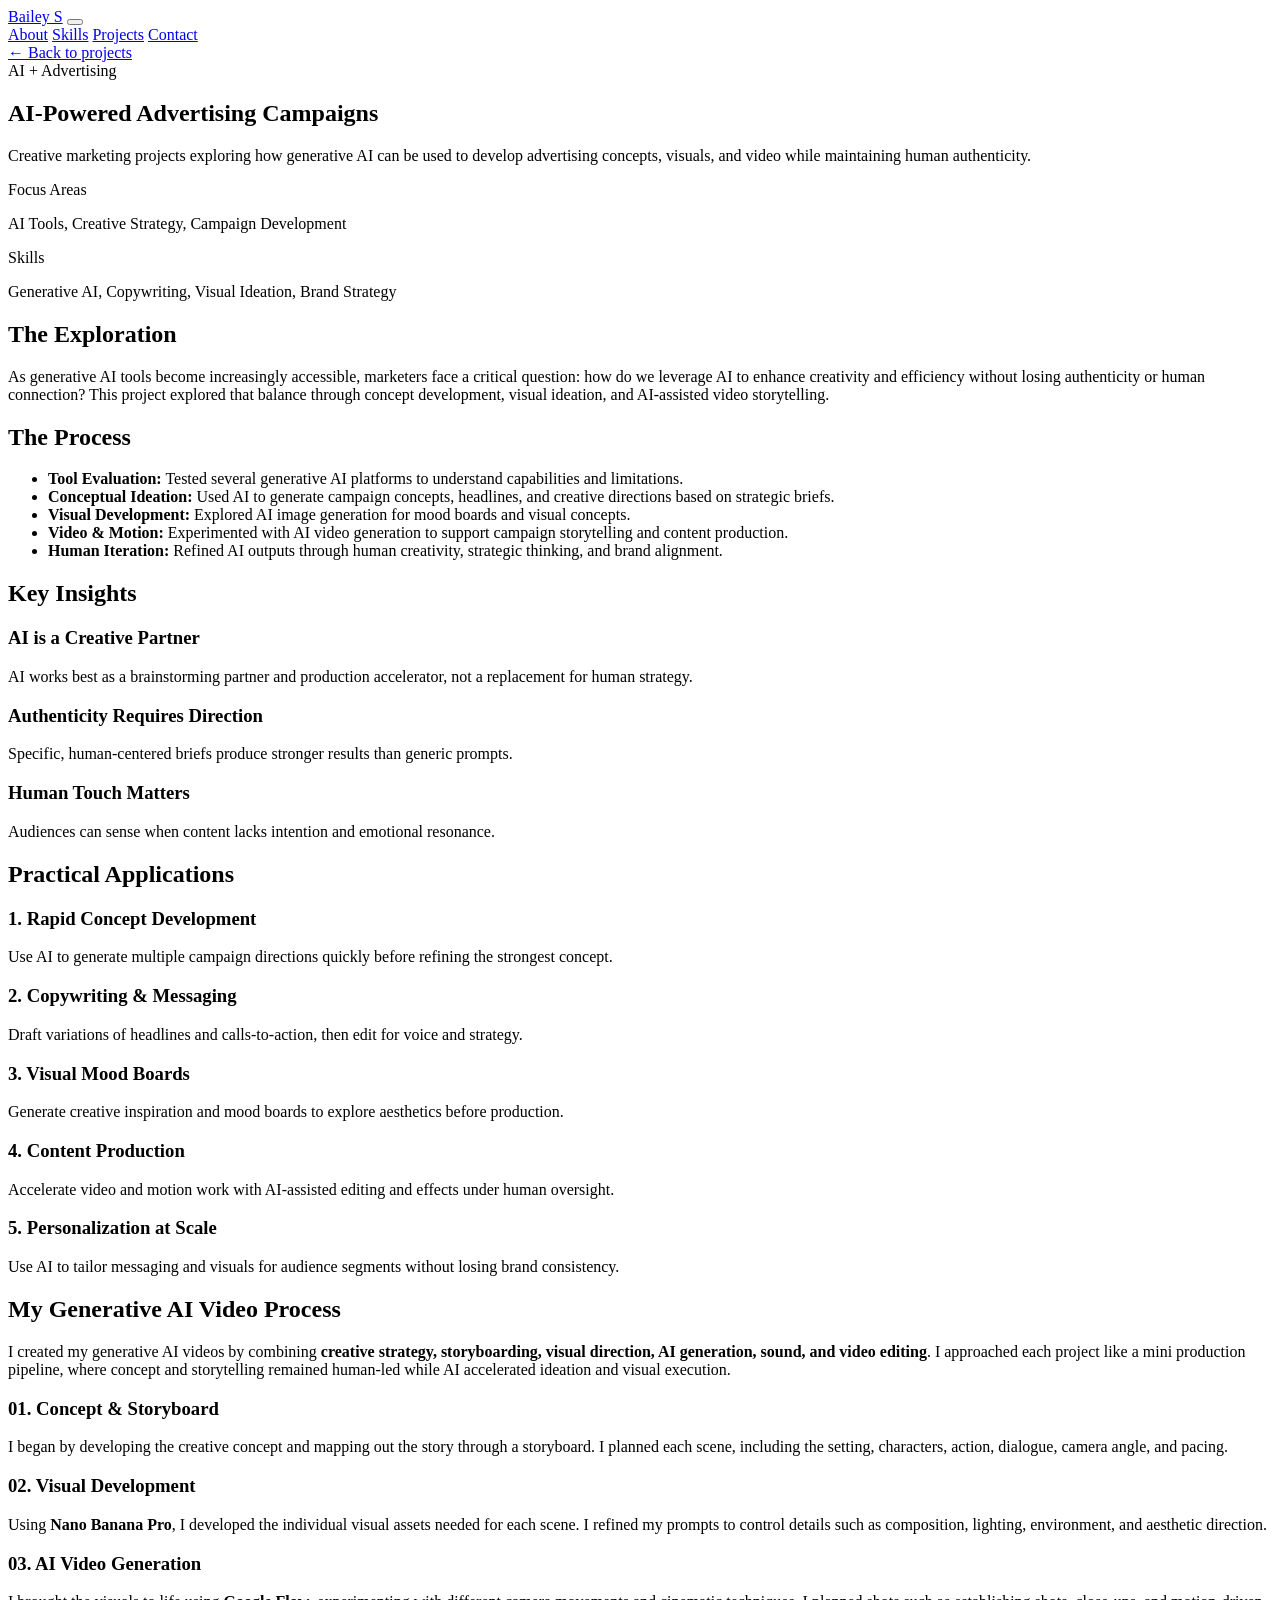
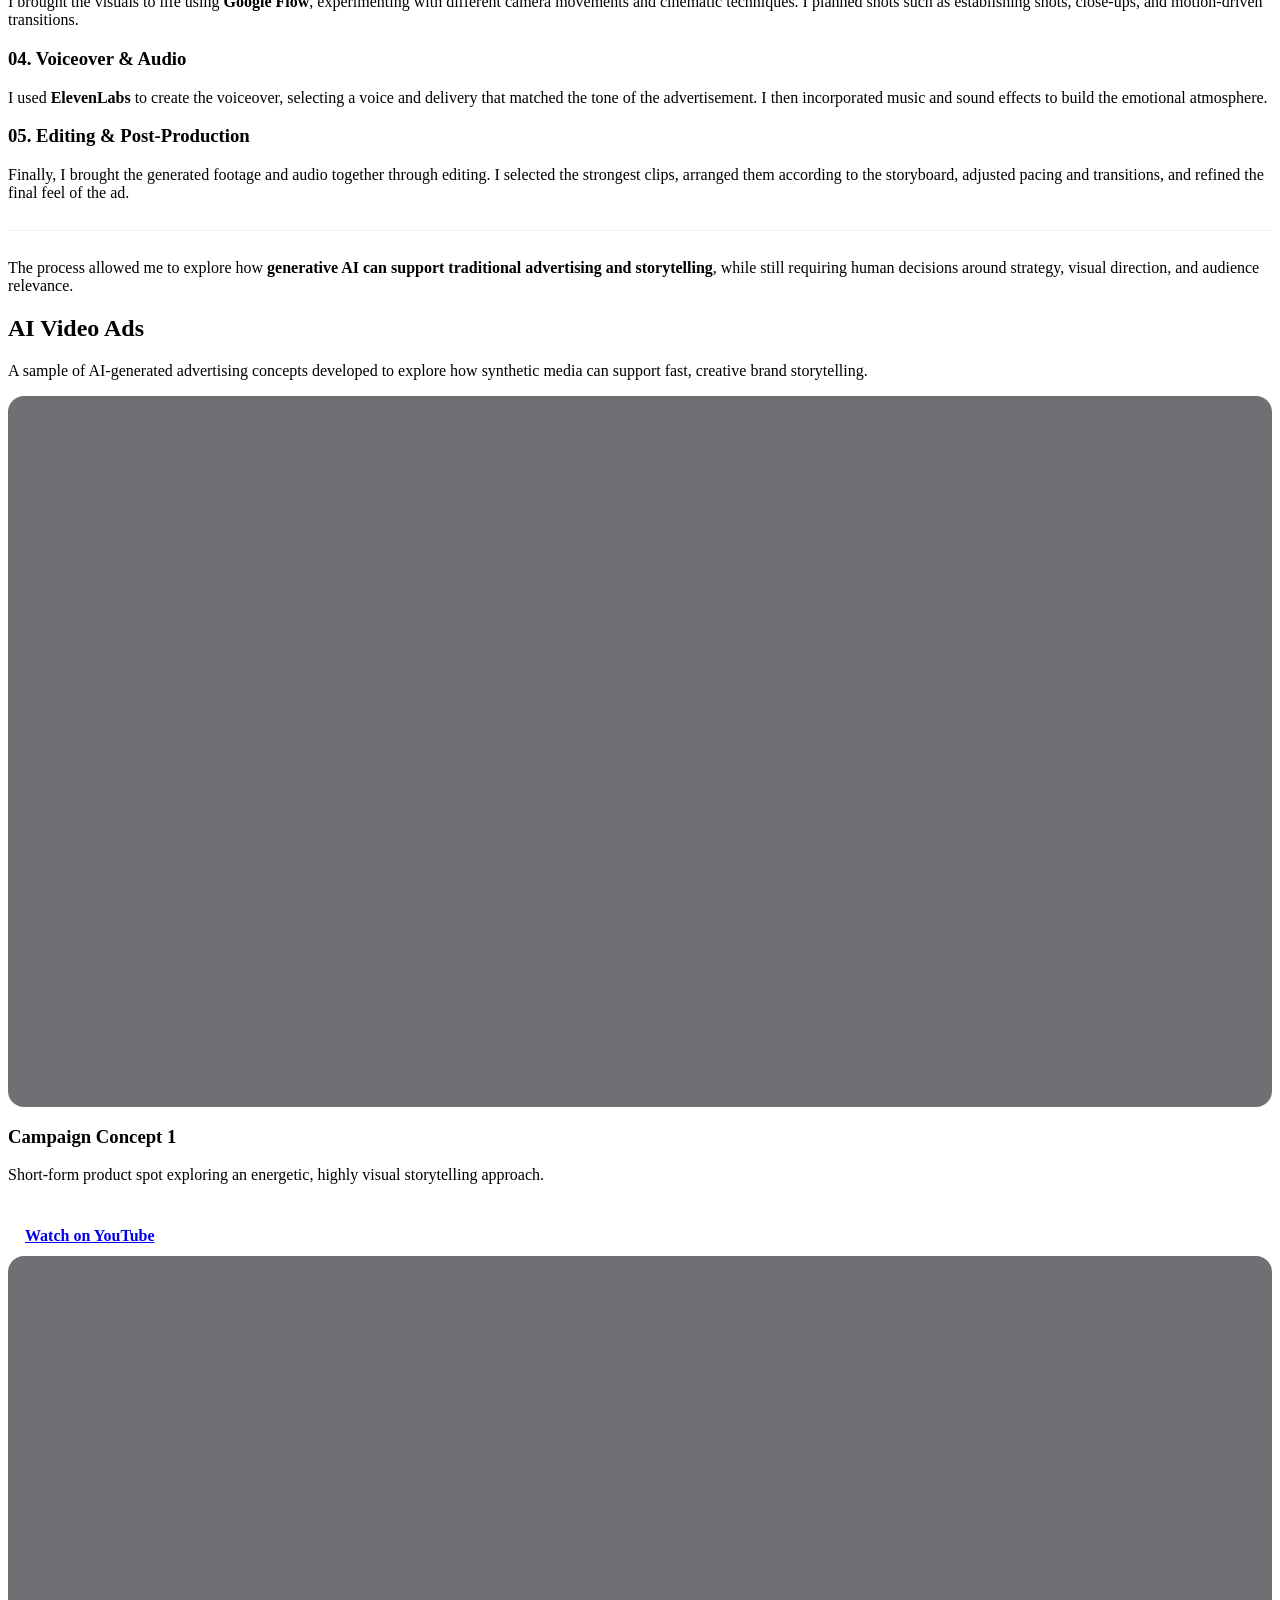
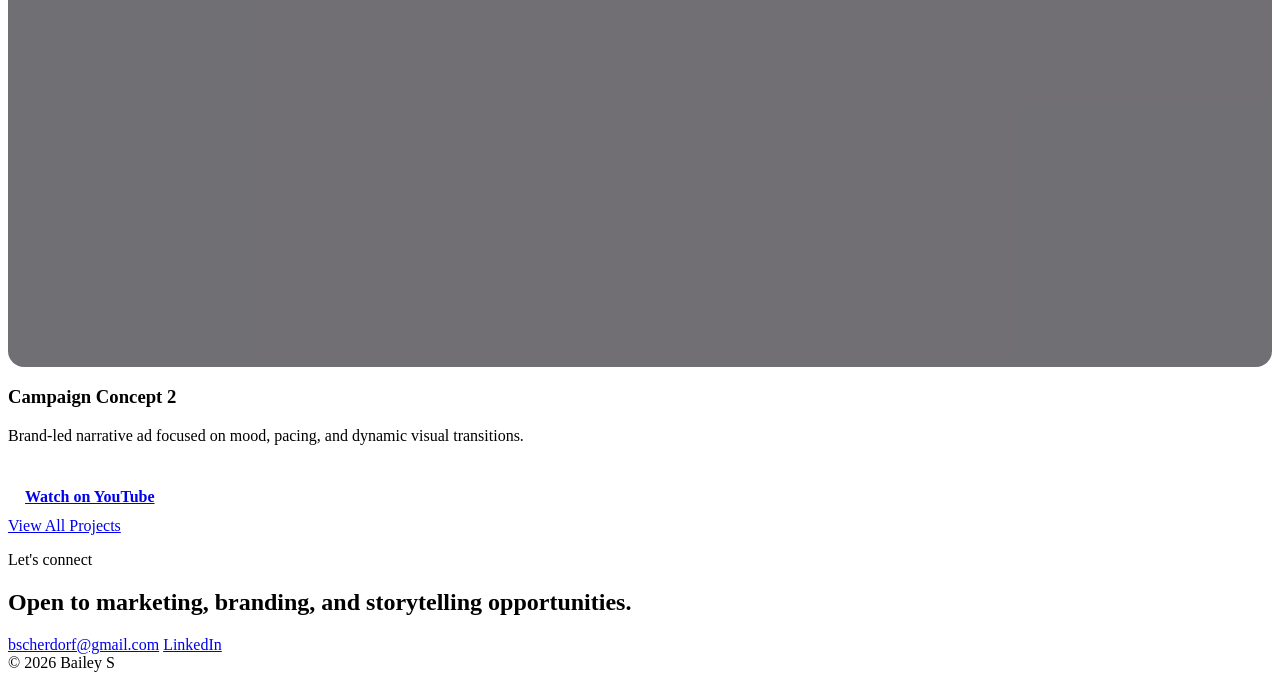
==== commit 4a7b69ff: "Embed the AI ad videos directly into the project page using the provided YouTube links." ====
--- a/projects/ai-advertising.html
+++ b/projects/ai-advertising.html
@@ -64,7 +64,7 @@
         <div class="container narrow">
           <h2>The Exploration</h2>
           <p>
-            As generative AI tools become increasingly accessible, marketers face a critical question: how do we leverage AI to enhance creativity and efficiency without losing authenticity or human connection? This project explored that intersection through hands-on experimentation.
+            As generative AI tools become increasingly accessible, marketers face a critical question: how do we leverage AI to enhance creativity and efficiency without losing authenticity or human connection? This project explored that balance through concept development, visual ideation, and AI-assisted video storytelling.
           </p>
         </div>
       </section>
@@ -134,38 +134,38 @@
         <div class="container narrow">
           <h2>My Generative AI Video Process</h2>
           <p>
-            I created my generative AI videos by combining <strong>creative strategy, storyboarding, visual direction, AI generation, sound, and video editing</strong>. I approached each project like a real advertising production, starting with the idea and building each scene intentionally from concept to final video.
+            I created my generative AI videos by combining <strong>creative strategy, storyboarding, visual direction, AI generation, sound, and video editing</strong>. I approached each project like a mini production pipeline, where concept and storytelling remained human-led while AI accelerated ideation and visual execution.
           </p>
 
           <div class="process-steps">
             <div class="process-step">
               <h3>01. Concept &amp; Storyboard</h3>
-              <p>I began by developing the creative concept and mapping out the story through a storyboard. I planned each scene, including the setting, characters, action, dialogue, camera angle, and overall purpose within the advertisement.</p>
+              <p>I began by developing the creative concept and mapping out the story through a storyboard. I planned each scene, including the setting, characters, action, dialogue, camera angle, and pacing.</p>
             </div>
 
             <div class="process-step">
               <h3>02. Visual Development</h3>
-              <p>Using <strong>Nano Banana Pro</strong>, I developed the individual visual assets needed for each scene. I refined my prompts to control details such as composition, lighting, environment, character appearance, and visual style while working toward consistency across the video.</p>
+              <p>Using <strong>Nano Banana Pro</strong>, I developed the individual visual assets needed for each scene. I refined my prompts to control details such as composition, lighting, environment, and aesthetic direction.</p>
             </div>
 
             <div class="process-step">
               <h3>03. AI Video Generation</h3>
-              <p>I brought the visuals to life using <strong>Google Flow</strong>, experimenting with different camera movements and cinematic techniques. I planned shots such as establishing shots, wide shots, medium shots, close-ups, tracking shots, and point-of-view perspectives to make the final video feel intentionally directed rather than like a collection of AI-generated clips.</p>
+              <p>I brought the visuals to life using <strong>Google Flow</strong>, experimenting with different camera movements and cinematic techniques. I planned shots such as establishing shots, close-ups, and motion-driven transitions.</p>
             </div>
 
             <div class="process-step">
               <h3>04. Voiceover &amp; Audio</h3>
-              <p>I used <strong>ElevenLabs</strong> to create the voiceover, selecting a voice and delivery that matched the tone of the advertisement. I then incorporated music and sound effects to build emotion, reinforce the story, and make the final piece feel more like a finished commercial.</p>
+              <p>I used <strong>ElevenLabs</strong> to create the voiceover, selecting a voice and delivery that matched the tone of the advertisement. I then incorporated music and sound effects to build the emotional atmosphere.</p>
             </div>
 
             <div class="process-step">
               <h3>05. Editing &amp; Post-Production</h3>
-              <p>Finally, I brought the generated footage and audio together through editing. I selected the strongest clips, arranged them according to the storyboard, adjusted pacing and transitions, synchronized the voiceover, and refined the final sequence.</p>
-            </div>
-          </div>
-
-          <p style=\"margin-top: 28px; padding-top: 28px; border-top: 1px solid rgba(29, 29, 31, 0.06);\">
-            The process allowed me to explore how <strong>generative AI can support traditional advertising and storytelling</strong>, while still requiring human decisions around strategy, visual direction, narrative, pacing, and creative execution.
+              <p>Finally, I brought the generated footage and audio together through editing. I selected the strongest clips, arranged them according to the storyboard, adjusted pacing and transitions, and refined the final feel of the ad.</p>
+            </div>
+          </div>
+
+          <p style="margin-top: 28px; padding-top: 28px; border-top: 1px solid rgba(29, 29, 31, 0.06);">
+            The process allowed me to explore how <strong>generative AI can support traditional advertising and storytelling</strong>, while still requiring human decisions around strategy, visual direction, and audience relevance.
           </p>
         </div>
       </section>
@@ -179,17 +179,35 @@
 
           <div class="video-grid">
             <article class="video-card">
-              <div class="video-frame">Video 01</div>
+              <div class="video-frame">
+                <iframe
+                  src="https://www.youtube.com/embed/kM5fhRO5jpQ?rel=0"
+                  title="Campaign Concept 1"
+                  loading="lazy"
+                  allow="accelerometer; autoplay; clipboard-write; encrypted-media; gyroscope; picture-in-picture; web-share"
+                  referrerpolicy="strict-origin-when-cross-origin"
+                  allowfullscreen
+                ></iframe>
+              </div>
               <h3>Campaign Concept 1</h3>
               <p>Short-form product spot exploring an energetic, highly visual storytelling approach.</p>
-              <a href="#" class="video-link">Watch Video</a>
+              <a href="https://youtu.be/kM5fhRO5jpQ" target="_blank" rel="noreferrer" class="video-link">Watch on YouTube</a>
             </article>
 
             <article class="video-card">
-              <div class="video-frame">Video 02</div>
+              <div class="video-frame">
+                <iframe
+                  src="https://www.youtube.com/embed/yrA37YtGvVM?rel=0"
+                  title="Campaign Concept 2"
+                  loading="lazy"
+                  allow="accelerometer; autoplay; clipboard-write; encrypted-media; gyroscope; picture-in-picture; web-share"
+                  referrerpolicy="strict-origin-when-cross-origin"
+                  allowfullscreen
+                ></iframe>
+              </div>
               <h3>Campaign Concept 2</h3>
               <p>Brand-led narrative ad focused on mood, pacing, and dynamic visual transitions.</p>
-              <a href="#" class="video-link">Watch Video</a>
+              <a href="https://youtu.be/yrA37YtGvVM" target="_blank" rel="noreferrer" class="video-link">Watch on YouTube</a>
             </article>
           </div>
         </div>
--- a/styles.css
+++ b/styles.css
@@ -1,540 +1,11 @@
-:root {
-  --bg: #f4efe9;
-  --bg-soft: #fbf7f2;
-  --card: rgba(255, 255, 255, 0.72);
-  --card-strong: #ffffff;
-  --text: #1d1d1f;
-  --muted: #5e5b57;
-  --line: rgba(29, 29, 31, 0.08);
-  --accent: #ca6b3d;
-  --accent-dark: #9c4d2d;
-  --accent-soft: #f7e6dc;
-  --shadow: 0 24px 60px rgba(35, 24, 18, 0.12);
-}
-
-* {
-  box-sizing: border-box;
-}
-
-html {
-  scroll-behavior: smooth;
-}
-
-body {
-  margin: 0;
-  font-family: "Inter", sans-serif;
-  color: var(--text);
-  background:
-    radial-gradient(circle at top left, rgba(202, 107, 61, 0.12), transparent 24%),
-    linear-gradient(180deg, #f9f5f1 0%, #f4efe9 100%);
-  line-height: 1.6;
-}
-
-a {
-  color: inherit;
-  text-decoration: none;
-}
-
-img {
-  max-width: 100%;
-  display: block;
-}
-
-.container {
-  width: min(1120px, calc(100% - 32px));
-  margin: 0 auto;
-}
-
-.site-header {
-  position: sticky;
-  top: 0;
-  z-index: 20;
-  backdrop-filter: blur(18px);
-  background: rgba(249, 245, 241, 0.76);
-  border-bottom: 1px solid rgba(29, 29, 31, 0.05);
-}
-
-.nav-wrap {
-  display: flex;
-  align-items: center;
-  justify-content: space-between;
-  min-height: 78px;
-}
-
-.brand {
-  font-size: 1.1rem;
-  font-weight: 700;
-  letter-spacing: -0.04em;
-}
-
-.site-nav {
-  display: flex;
-  align-items: center;
-  gap: 30px;
-  color: var(--muted);
-  font-size: 0.96rem;
-}
-
-.site-nav a {
-  transition: color 0.2s ease;
-}
-
-.site-nav a:hover,
-.site-nav a:focus-visible {
-  color: var(--text);
-}
-
-.nav-toggle {
-  display: none;
-  width: 48px;
-  height: 48px;
-  border: 1px solid rgba(29, 29, 31, 0.08);
-  border-radius: 12px;
-  background: rgba(255, 255, 255, 0.5);
-  padding: 10px 12px;
-  cursor: pointer;
-}
-
-.nav-toggle span {
-  display: block;
-  width: 100%;
-  height: 2px;
-  background: var(--text);
-  margin: 5px 0;
-  border-radius: 999px;
-}
-
-.hero {
-  padding: 68px 0 32px;
-}
-
-.hero-inner {
-  display: grid;
-  grid-template-columns: 1.2fr 0.8fr;
-  align-items: center;
-  gap: 44px;
-}
-
-.eyebrow,
-.section-label,
-.meta-label {
-  margin: 0 0 14px;
-  color: var(--accent-dark);
-  font-weight: 700;
-  letter-spacing: 0.12em;
-  text-transform: uppercase;
-  font-size: 0.75rem;
-}
-
-.hero-copy h1 {
-  margin: 0;
-  font-size: clamp(2.5rem, 5vw, 5rem);
-  line-height: 0.98;
-  letter-spacing: -0.07em;
-  max-width: 720px;
-}
-
-.lead {
-  max-width: 640px;
-  font-size: 1.08rem;
-  color: var(--muted);
-  margin: 24px 0 30px;
-}
-
-.cta-row {
-  display: flex;
-  flex-wrap: wrap;
-  gap: 14px;
-  margin-bottom: 26px;
-}
-
-.button {
-  display: inline-flex;
-  align-items: center;
-  justify-content: center;
-  min-height: 52px;
-  padding: 0 22px;
-  border-radius: 999px;
-  font-weight: 600;
-  transition: transform 0.2s ease, box-shadow 0.2s ease;
-}
-
-.button:hover,
-.button:focus-visible {
-  transform: translateY(-1px);
-}
-
-.button.primary {
-  background: var(--text);
-  color: white;
-  box-shadow: var(--shadow);
-}
-
-.button.secondary {
-  background: rgba(255, 255, 255, 0.4);
-  border: 1px solid rgba(29, 29, 31, 0.08);
-}
-
-.mini-list {
-  list-style: none;
-  padding: 0;
-  margin: 0;
-  display: flex;
-  flex-wrap: wrap;
-  gap: 10px;
-  color: var(--muted);
-}
-
-.mini-list li {
-  background: rgba(255, 255, 255, 0.45);
-  border: 1px solid var(--line);
-  border-radius: 999px;
-  padding: 8px 12px;
-  font-size: 0.86rem;
-}
-
-.hero-panel {
-  background: rgba(255, 255, 255, 0.56);
-  border: 1px solid rgba(29, 29, 31, 0.05);
-  border-radius: 30px;
-  box-shadow: var(--shadow);
-  padding: 24px;
-}
-
-.panel-top {
-  display: flex;
-  gap: 10px;
-  flex-wrap: wrap;
-  margin-bottom: 24px;
-}
-
-.badge {
-  display: inline-flex;
-  align-items: center;
-  justify-content: center;
-  padding: 8px 12px;
-  border-radius: 999px;
-  background: var(--accent-soft);
-  color: var(--accent-dark);
-  font-size: 0.75rem;
-  font-weight: 700;
-}
-
-.badge.soft {
-  background: rgba(29, 29, 31, 0.05);
-  color: var(--text);
-}
-
-.profile-card {
-  display: flex;
-  align-items: center;
-  gap: 18px;
-  padding: 18px 0 20px;
-  border-top: 1px solid var(--line);
-  border-bottom: 1px solid var(--line);
-}
-
-.avatar {
-  width: 64px;
-  height: 64px;
-  display: grid;
-  place-items: center;
-  border-radius: 18px;
-  background: linear-gradient(135deg, #1d1d1f 0%, #4b4039 100%);
-  color: white;
-  font-size: 1.1rem;
-  font-weight: 800;
-}
-
-.profile-card h2 {
-  margin: 0;
-  font-size: 1.4rem;
-}
-
-.profile-card p {
-  margin: 4px 0 0;
-  color: var(--muted);
-}
-
-.stats-grid {
-  display: grid;
-  grid-template-columns: repeat(2, minmax(0, 1fr));
-  gap: 18px;
-  margin-top: 22px;
-}
-
-.stats-grid div {
-  padding: 18px 16px;
-  border-radius: 18px;
-  background: rgba(255, 255, 255, 0.45);
-  border: 1px solid var(--line);
-}
-
-.stats-grid strong {
-  display: block;
-  font-size: 1.5rem;
-  line-height: 1.1;
-  letter-spacing: -0.06em;
-}
-
-.stats-grid span {
-  display: block;
-  margin-top: 8px;
-  color: var(--muted);
-  font-size: 0.85rem;
-}
-
-.section {
-  padding: 92px 0;
-}
-
-.section.alt {
-  background: rgba(255, 255, 255, 0.32);
-}
-
-.two-column {
-  display: grid;
-  grid-template-columns: 0.9fr 1.1fr;
-  gap: 40px;
-  align-items: start;
-}
-
-.two-column h2,
-.section h2,
-.project-hero h1 {
-  margin: 0;
-  font-size: clamp(2rem, 3vw, 3rem);
-  line-height: 1.1;
-  letter-spacing: -0.06em;
-}
-
-.two-column p,
-.project-section p,
-.project-section li {
-  color: var(--muted);
-  font-size: 1.04rem;
-}
-
-.skills-grid {
-  margin-top: 36px;
-  display: grid;
-  grid-template-columns: repeat(4, minmax(0, 1fr));
-  gap: 14px;
-}
-
-.skill-item {
-  display: flex;
-  align-items: center;
-  justify-content: center;
-  min-height: 88px;
-  padding: 18px 14px;
-  border-radius: 18px;
-  text-align: center;
-  font-weight: 600;
-  background: rgba(255, 255, 255, 0.5);
-  border: 1px solid rgba(29, 29, 31, 0.05);
-  color: var(--text);
-}
-
-.projects-grid {
-  margin-top: 34px;
-  display: grid;
-  grid-template-columns: repeat(3, minmax(0, 1fr));
-  gap: 22px;
-}
-
-.project-card {
-  display: flex;
-  flex-direction: column;
-  background: rgba(255, 255, 255, 0.56);
-  border: 1px solid rgba(29, 29, 31, 0.05);
-  border-radius: 24px;
-  box-shadow: 0 18px 38px rgba(31, 16, 13, 0.04);
-  transition: transform 0.2s ease, box-shadow 0.2s ease;
-}
-
-.project-card:hover,
-.project-card:focus-within {
-  transform: translateY(-2px);
-  box-shadow: 0 24px 42px rgba(31, 16, 13, 0.08);
-}
-
-.project-card-link {
-  display: flex;
-  flex-direction: column;
-  gap: 18px;
-  height: 100%;
-  padding: 22px;
-}
-
-.project-tag {
-  width: fit-content;
-  padding: 7px 10px;
-  border-radius: 999px;
-  background: var(--accent-soft);
-  color: var(--accent-dark);
-  font-weight: 700;
-  font-size: 0.75rem;
-  letter-spacing: 0.05em;
-  text-transform: uppercase;
-}
-
-.project-card h3 {
-  margin: 0;
-  font-size: 1.32rem;
-  line-height: 1.2;
-  letter-spacing: -0.04em;
-}
-
-.project-card p {
-  margin: 0;
-  color: var(--muted);
-}
-
-.value-grid {
-  margin-top: 34px;
-  display: grid;
-  grid-template-columns: repeat(3, minmax(0, 1fr));
-  gap: 22px;
-}
-
-.value-card {
-  background: rgba(255, 255, 255, 0.56);
-  border: 1px solid rgba(29, 29, 31, 0.05);
-  border-radius: 24px;
-  padding: 22px;
-}
-
-.value-card h3 {
-  margin: 0 0 12px;
-  font-size: 1.2rem;
-}
-
-.value-card p {
-  margin: 0;
-  color: var(--muted);
-}
-
-.project-hero {
-  padding: 72px 0 24px;
-}
-
-.project-hero-inner {
-  display: grid;
-  grid-template-columns: 1.3fr 0.7fr;
-  gap: 28px;
-  align-items: end;
-}
-
-.back-link {
-  display: inline-block;
-  margin-bottom: 24px;
-  color: var(--muted);
-  font-weight: 600;
-}
-
-.project-hero h1 {
-  max-width: 740px;
-}
-
-.project-meta {
-  display: grid;
-  gap: 18px;
-  padding: 22px;
-  background: rgba(255, 255, 255, 0.52);
-  border: 1px solid rgba(29, 29, 31, 0.05);
-  border-radius: 24px;
-}
-
-.project-meta p {
-  margin: 0;
-  color: var(--muted);
-}
-
-.project-section {
-  padding: 32px 0 52px;
-}
-
-.project-section.alt {
-  background: rgba(255, 255, 255, 0.28);
-}
-
-.narrow {
-  max-width: 780px;
-}
-
-.project-section h2 {
-  margin: 0 0 16px;
-  font-size: clamp(1.9rem, 2.5vw, 2.5rem);
-  letter-spacing: -0.06em;
-}
-
-.project-section p,
-.project-section li,
-.approach-list li,
-.recommendations p,
-.theme-card p,
-.insight-card p {
-  color: var(--muted);
-}
-
-.approach-list,
-.recommendations {
-  margin: 0;
-  padding-left: 18px;
-}
-
-.approach-list li,
-.rec-item {
-  margin-bottom: 14px;
-}
-
-.rec-item h3,
-.insight-card h3,
-.theme-card h3 {
-  margin: 0 0 8px;
-  font-size: 1.15rem;
-  letter-spacing: -0.04em;
-}
-
-.insights-grid,
-.content-themes,
-.video-grid {
-  display: grid;
-  grid-template-columns: repeat(3, minmax(0, 1fr));
-  gap: 18px;
-  margin-top: 18px;
-}
-
-.insight-card,
-.theme-card,
-.video-card {
-  padding: 22px;
-  border-radius: 22px;
-  background: rgba(255, 255, 255, 0.52);
-  border: 1px solid rgba(29, 29, 31, 0.05);
-}
-
-.theme-card {
-  min-height: 180px;
-}
-
-.video-frame {
+.video-frame iframe {
   width: 100%;
   min-height: 220px;
-  display: grid;
-  place-items: center;
+  aspect-ratio: 16 / 9;
+  border: 0;
   border-radius: 16px;
-  background:
-    linear-gradient(135deg, rgba(29, 29, 31, 0.9), rgba(103, 86, 75, 0.9)),
-    radial-gradient(circle at top left, rgba(202, 107, 61, 0.35), transparent 38%);
-  color: white;
-  font-weight: 700;
-  letter-spacing: 0.08em;
-  text-transform: uppercase;
-  text-align: center;
-  padding: 16px;
-  border: 1px solid rgba(255, 255, 255, 0.08);
+  display: block;
+  background: rgba(18, 15, 24, 0.6);
 }
 
 .video-card .video-link {
@@ -542,140 +13,7 @@
   margin-top: 16px;
   padding: 10px 16px;
   border-radius: 999px;
-  background: rgba(29, 29, 31, 0.05);
-  border: 1px solid rgba(29, 29, 31, 0.08);
+  background: rgba(255, 255, 255, 0.04);
+  border: 1px solid rgba(255, 255, 255, 0.08);
   font-weight: 600;
 }
-
-.rec-item {
-  padding: 18px 0;
-  border-bottom: 1px solid rgba(29, 29, 31, 0.06);
-}
-
-.rec-item:last-child {
-  border-bottom: none;
-}
-
-.project-nav {
-  padding: 0 0 64px;
-}
-
-.site-footer {
-  background: #171414;
-  color: white;
-  padding-top: 64px;
-}
-
-.footer-inner {
-  display: flex;
-  align-items: end;
-  justify-content: space-between;
-  gap: 24px;
-  padding-bottom: 28px;
-}
-
-.site-footer .section-label {
-  color: rgba(255, 255, 255, 0.72);
-}
-
-.site-footer h2 {
-  margin: 0;
-  max-width: 620px;
-  font-size: clamp(2rem, 3vw, 3rem);
-  letter-spacing: -0.06em;
-}
-
-.footer-links {
-  display: flex;
-  flex-direction: column;
-  align-items: flex-start;
-  gap: 12px;
-  color: rgba(255, 255, 255, 0.8);
-}
-
-.bottom-bar {
-  padding: 18px 0 26px;
-  border-top: 1px solid rgba(255, 255, 255, 0.08);
-  color: rgba(255, 255, 255, 0.7);
-  font-size: 0.92rem;
-}
-
-@media (max-width: 980px) {
-  .hero-inner,
-  .two-column,
-  .projects-grid,
-  .value-grid,
-  .skills-grid,
-  .project-hero-inner,
-  .insights-grid,
-  .content-themes,
-  .video-grid {
-    grid-template-columns: 1fr 1fr;
-  }
-
-  .hero-inner,
-  .project-hero-inner {
-    grid-template-columns: 1fr;
-  }
-
-  .skills-grid {
-    grid-template-columns: repeat(2, minmax(0, 1fr));
-  }
-
-  .projects-grid,
-  .value-grid,
-  .insights-grid,
-  .content-themes,
-  .video-grid {
-    grid-template-columns: 1fr 1fr;
-  }
-}
-
-@media (max-width: 720px) {
-  .nav-toggle {
-    display: block;
-  }
-
-  .site-nav {
-    position: absolute;
-    left: 16px;
-    right: 16px;
-    top: 78px;
-    display: none;
-    flex-direction: column;
-    align-items: flex-start;
-    gap: 18px;
-    padding: 18px 20px;
-    background: rgba(249, 245, 241, 0.98);
-    border: 1px solid rgba(29, 29, 31, 0.05);
-    border-radius: 18px;
-    box-shadow: var(--shadow);
-  }
-
-  .site-nav.open {
-    display: flex;
-  }
-
-  .skills-grid,
-  .projects-grid,
-  .value-grid,
-  .two-column,
-  .stats-grid,
-  .insights-grid,
-  .content-themes,
-  .video-grid {
-    grid-template-columns: 1fr;
-  }
-
-  .hero {
-    padding-top: 42px;
-  }
-
-  .section {
-    padding: 72px 0;
-  }
-
-  .footer-inner {
-    display: block;
-  }
-}
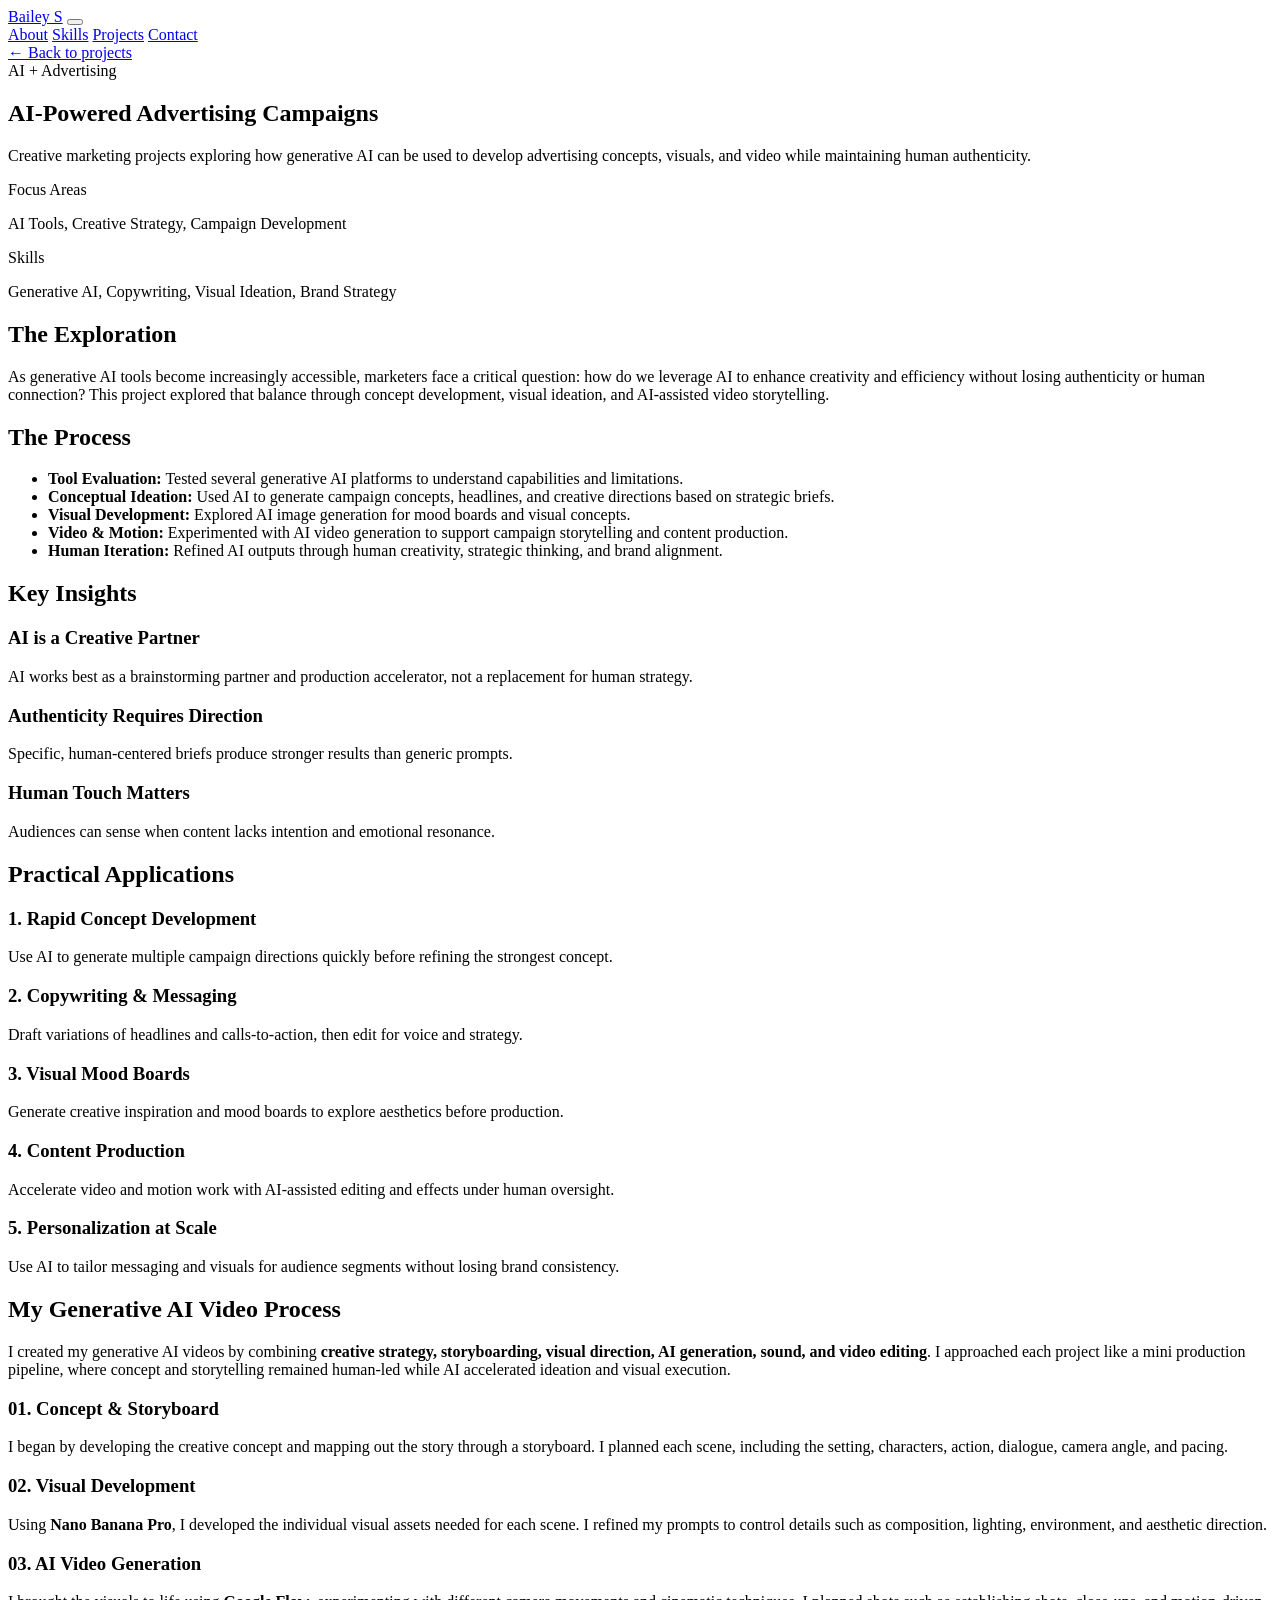
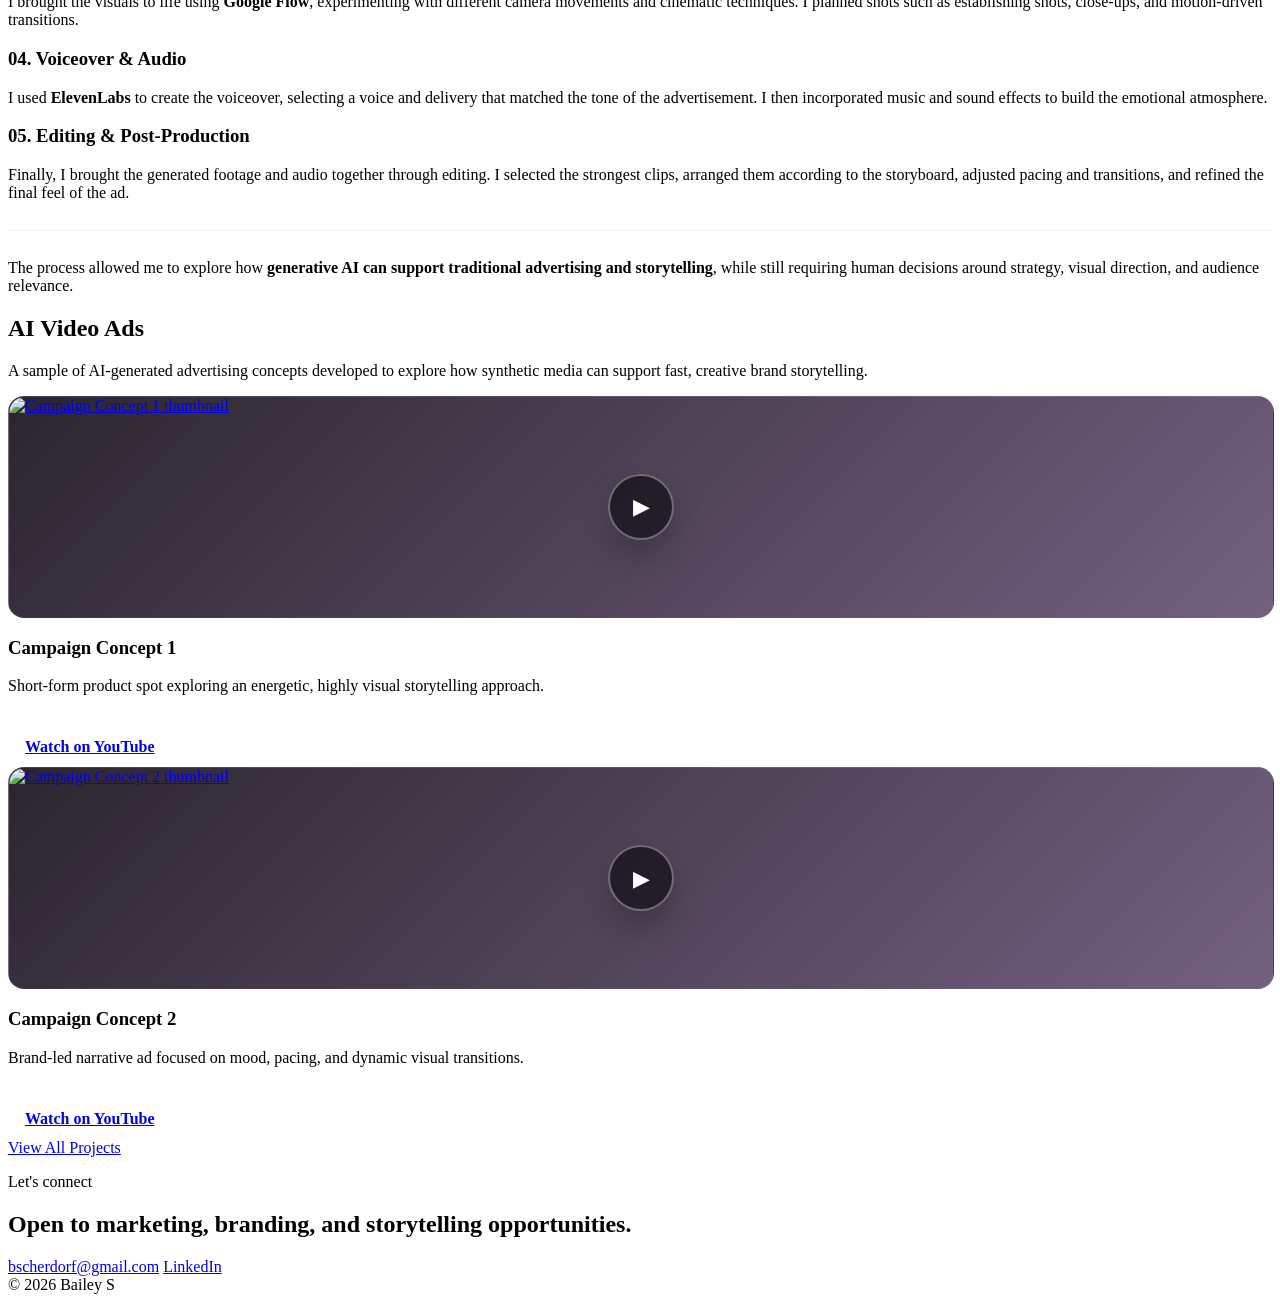
==== commit 5d9e8693: "Replace unreliable embedded video iframes with YouTube thumbnail + play-button cards that work relia" ====
--- a/projects/ai-advertising.html
+++ b/projects/ai-advertising.html
@@ -180,14 +180,16 @@
           <div class="video-grid">
             <article class="video-card">
               <div class="video-frame">
-                <iframe
-                  src="https://www.youtube.com/embed/kM5fhRO5jpQ?rel=0"
-                  title="Campaign Concept 1"
-                  loading="lazy"
-                  allow="accelerometer; autoplay; clipboard-write; encrypted-media; gyroscope; picture-in-picture; web-share"
-                  referrerpolicy="strict-origin-when-cross-origin"
-                  allowfullscreen
-                ></iframe>
+                <a
+                  class="video-poster"
+                  href="https://youtu.be/kM5fhRO5jpQ"
+                  target="_blank"
+                  rel="noreferrer"
+                  aria-label="Watch Campaign Concept 1 on YouTube"
+                >
+                  <img src="https://img.youtube.com/vi/kM5fhRO5jpQ/maxresdefault.jpg" alt="Campaign Concept 1 thumbnail" />
+                  <span class="play-badge">▶</span>
+                </a>
               </div>
               <h3>Campaign Concept 1</h3>
               <p>Short-form product spot exploring an energetic, highly visual storytelling approach.</p>
@@ -196,14 +198,16 @@
 
             <article class="video-card">
               <div class="video-frame">
-                <iframe
-                  src="https://www.youtube.com/embed/yrA37YtGvVM?rel=0"
-                  title="Campaign Concept 2"
-                  loading="lazy"
-                  allow="accelerometer; autoplay; clipboard-write; encrypted-media; gyroscope; picture-in-picture; web-share"
-                  referrerpolicy="strict-origin-when-cross-origin"
-                  allowfullscreen
-                ></iframe>
+                <a
+                  class="video-poster"
+                  href="https://youtu.be/yrA37YtGvVM"
+                  target="_blank"
+                  rel="noreferrer"
+                  aria-label="Watch Campaign Concept 2 on YouTube"
+                >
+                  <img src="https://img.youtube.com/vi/yrA37YtGvVM/maxresdefault.jpg" alt="Campaign Concept 2 thumbnail" />
+                  <span class="play-badge">▶</span>
+                </a>
               </div>
               <h3>Campaign Concept 2</h3>
               <p>Brand-led narrative ad focused on mood, pacing, and dynamic visual transitions.</p>
--- a/styles.css
+++ b/styles.css
@@ -1,11 +1,45 @@
-.video-frame iframe {
+.video-frame {
   width: 100%;
   min-height: 220px;
-  aspect-ratio: 16 / 9;
-  border: 0;
   border-radius: 16px;
+  overflow: hidden;
+  background: linear-gradient(135deg, rgba(32, 26, 36, 0.95), rgba(100, 79, 114, 0.9));
+  border: 1px solid rgba(255, 255, 255, 0.08);
+}
+
+.video-poster {
+  position: relative;
   display: block;
-  background: rgba(18, 15, 24, 0.6);
+  width: 100%;
+  height: 100%;
+  min-height: 220px;
+  overflow: hidden;
+  border-radius: 16px;
+}
+
+.video-poster img {
+  display: block;
+  width: 100%;
+  height: 100%;
+  min-height: 220px;
+  object-fit: cover;
+}
+
+.play-badge {
+  position: absolute;
+  left: 50%;
+  top: 50%;
+  transform: translate(-50%, -50%);
+  width: 62px;
+  height: 62px;
+  border-radius: 50%;
+  display: grid;
+  place-items: center;
+  background: rgba(18, 15, 24, 0.72);
+  border: 2px solid rgba(255, 255, 255, 0.35);
+  color: white;
+  font-size: 1.4rem;
+  box-shadow: 0 18px 32px rgba(0, 0, 0, 0.2);
 }
 
 .video-card .video-link {
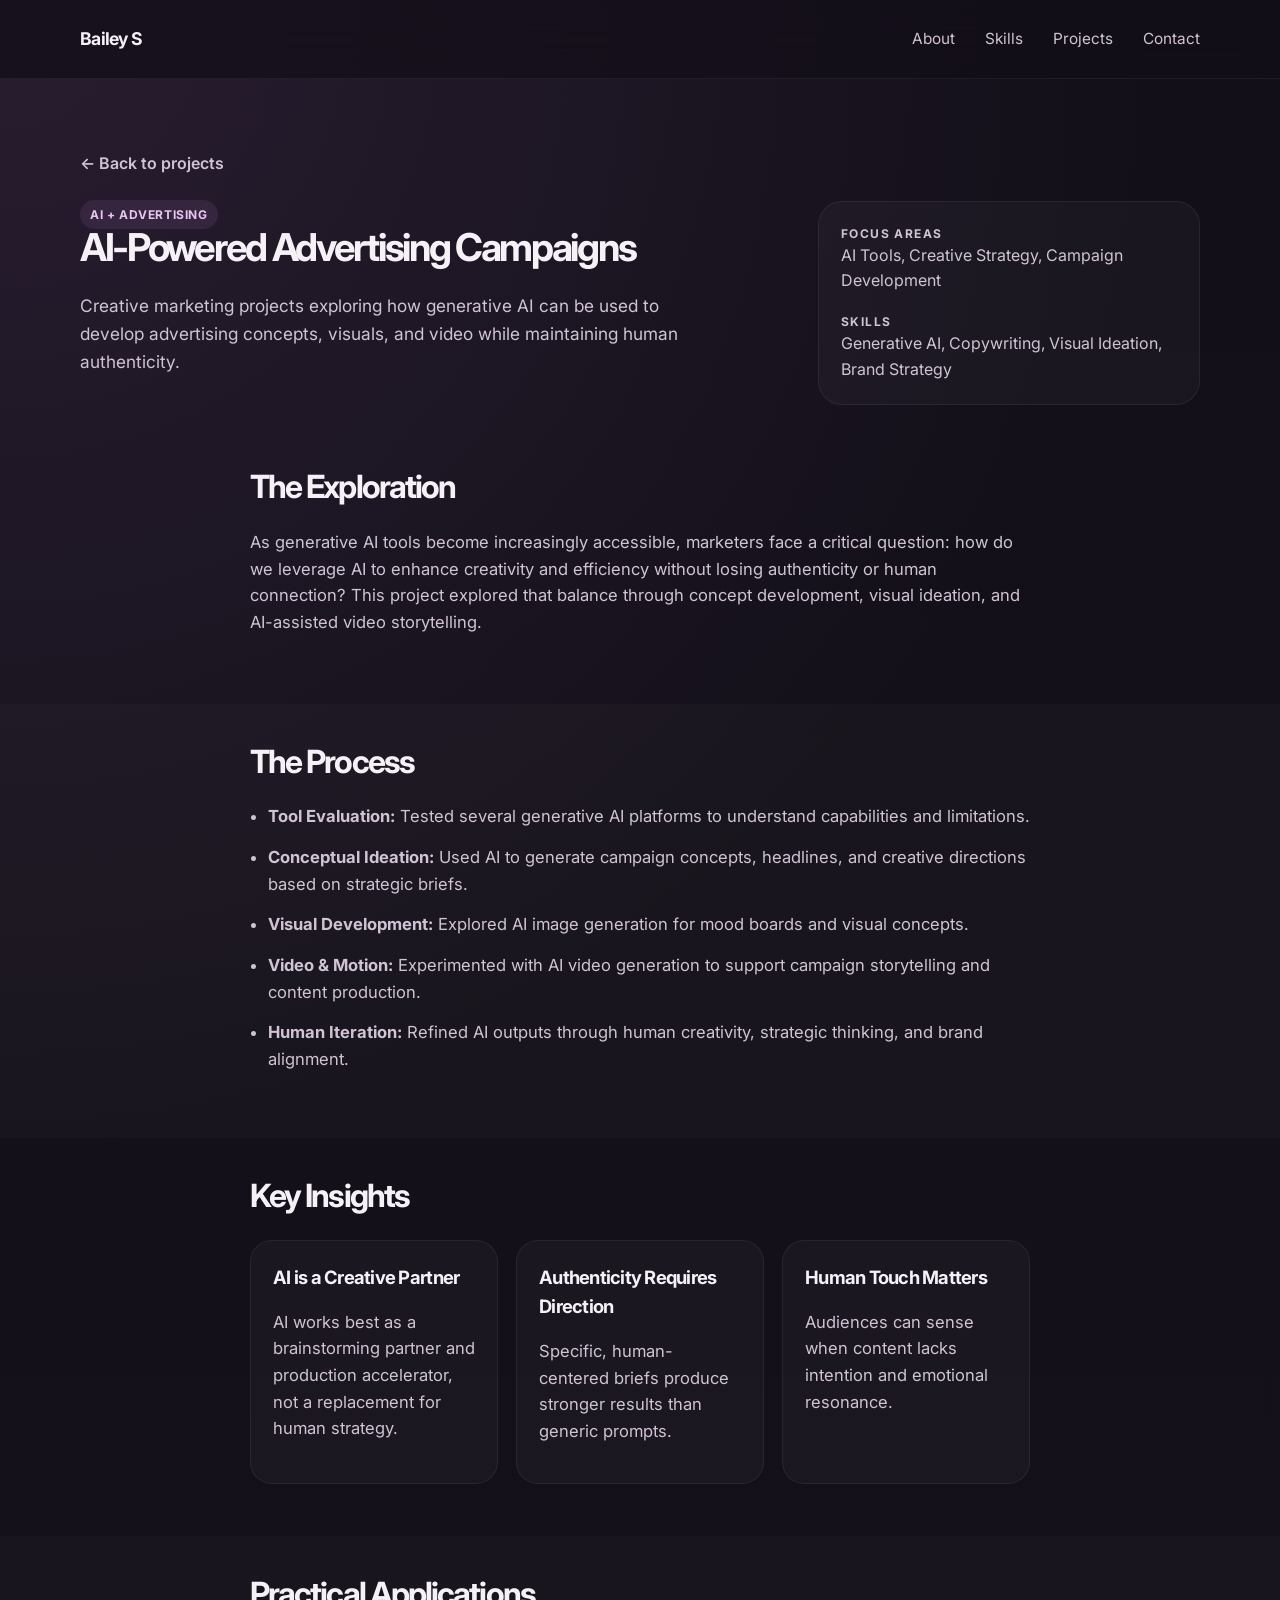
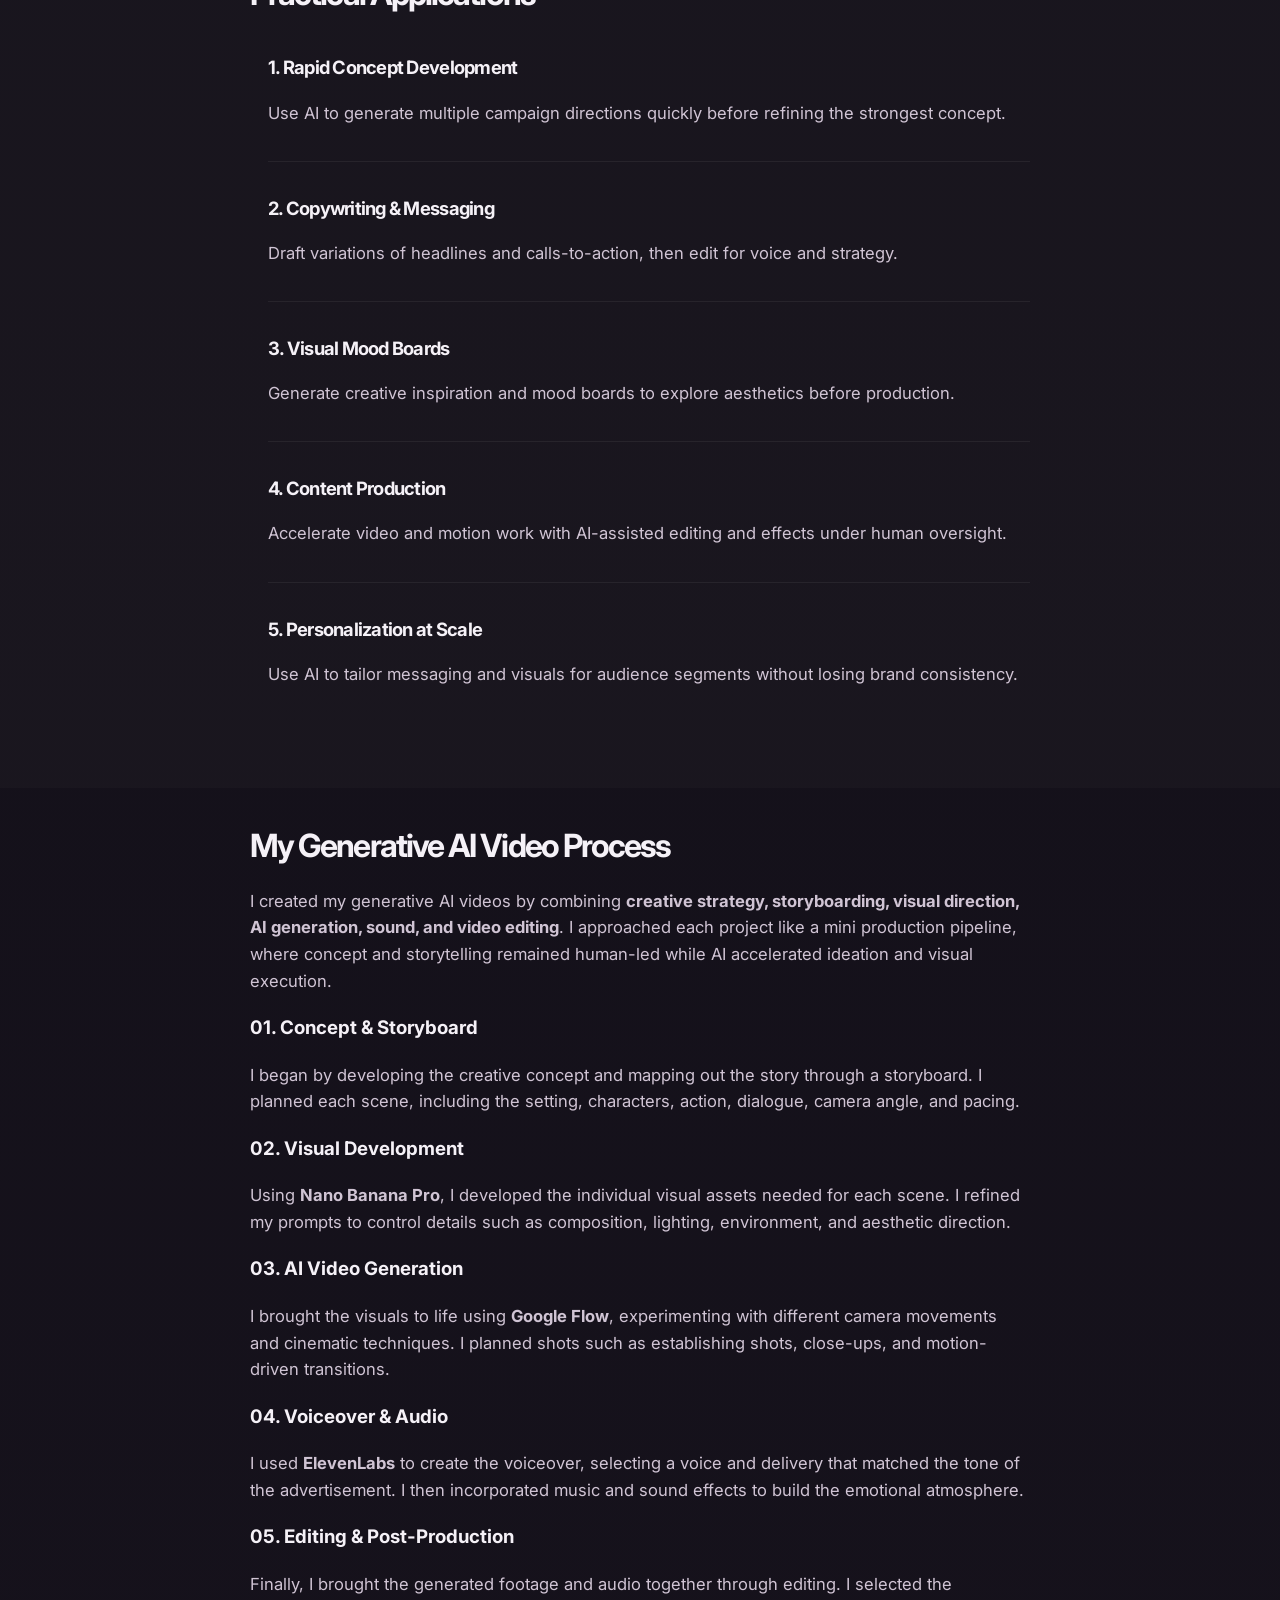
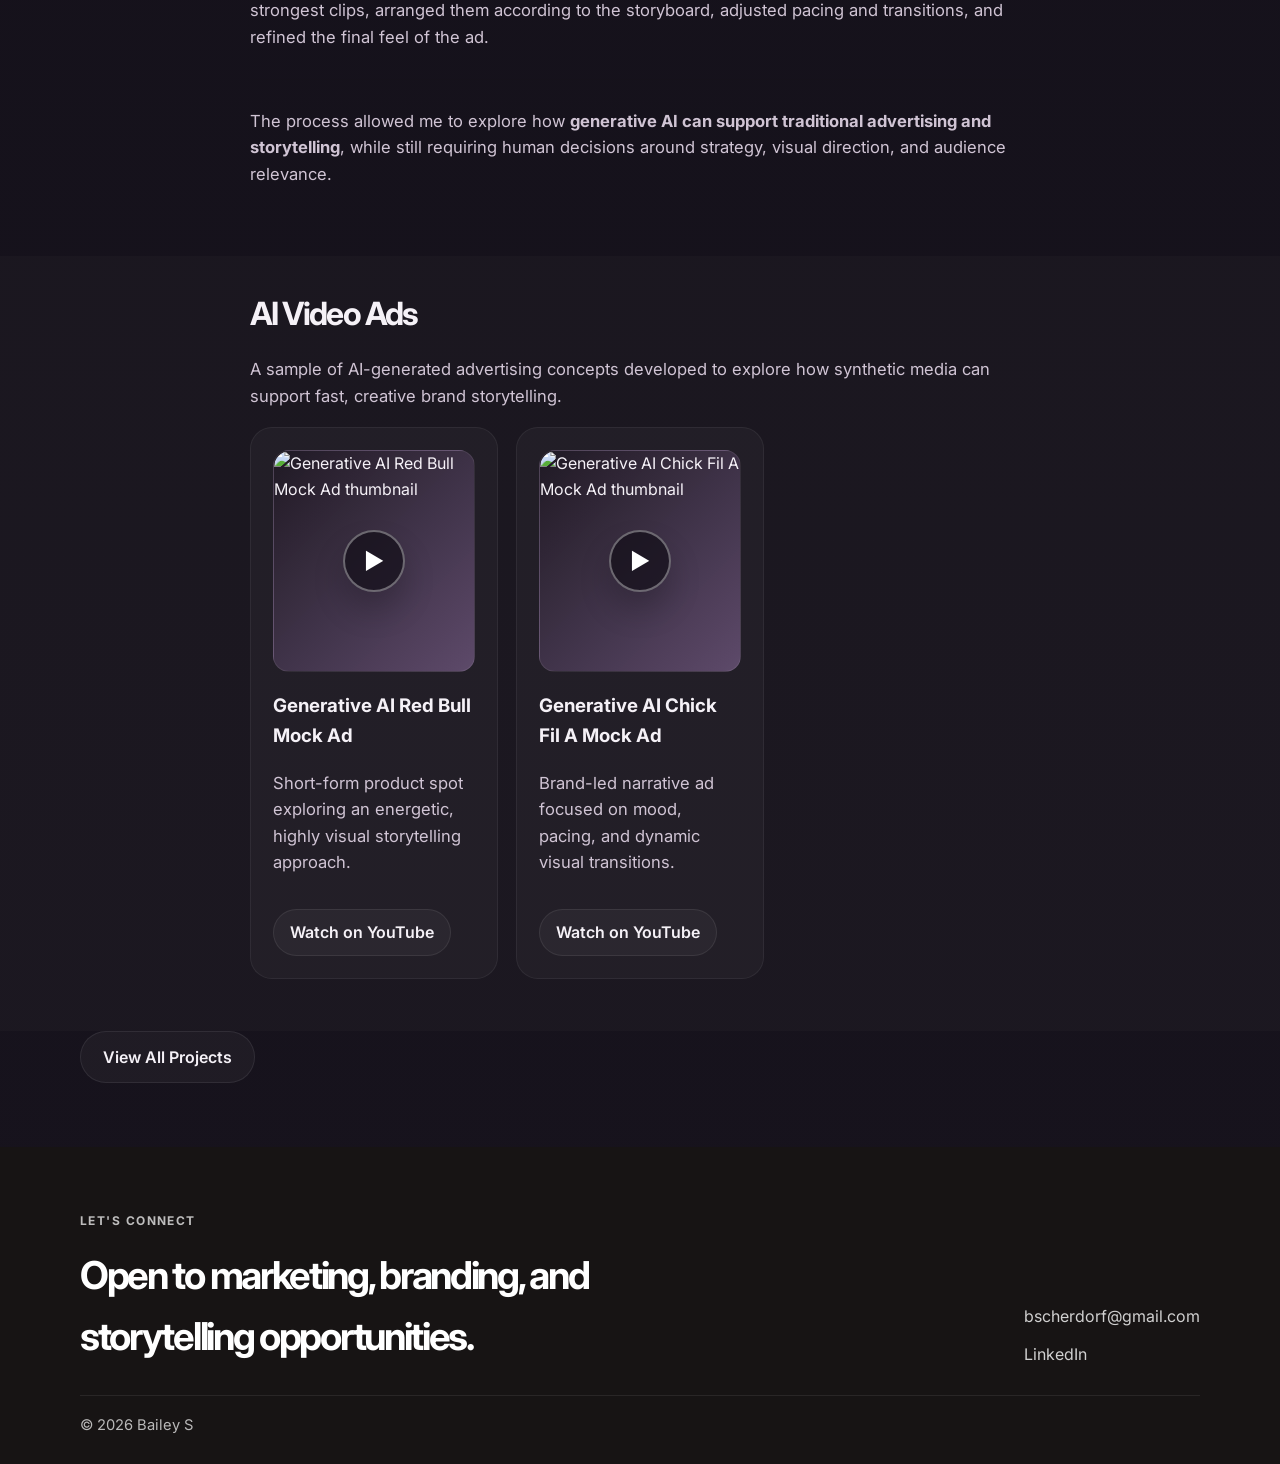
==== commit 2e0dfa7f: "Update the AI ad video labels on the portfolio page to the exact names requested by the user." ====
--- a/projects/ai-advertising.html
+++ b/projects/ai-advertising.html
@@ -185,13 +185,13 @@
                   href="https://youtu.be/kM5fhRO5jpQ"
                   target="_blank"
                   rel="noreferrer"
-                  aria-label="Watch Campaign Concept 1 on YouTube"
+                  aria-label="Watch Generative AI Red Bull Mock Ad on YouTube"
                 >
-                  <img src="https://img.youtube.com/vi/kM5fhRO5jpQ/maxresdefault.jpg" alt="Campaign Concept 1 thumbnail" />
+                  <img src="https://img.youtube.com/vi/kM5fhRO5jpQ/maxresdefault.jpg" alt="Generative AI Red Bull Mock Ad thumbnail" />
                   <span class="play-badge">▶</span>
                 </a>
               </div>
-              <h3>Campaign Concept 1</h3>
+              <h3>Generative AI Red Bull Mock Ad</h3>
               <p>Short-form product spot exploring an energetic, highly visual storytelling approach.</p>
               <a href="https://youtu.be/kM5fhRO5jpQ" target="_blank" rel="noreferrer" class="video-link">Watch on YouTube</a>
             </article>
@@ -203,13 +203,13 @@
                   href="https://youtu.be/yrA37YtGvVM"
                   target="_blank"
                   rel="noreferrer"
-                  aria-label="Watch Campaign Concept 2 on YouTube"
+                  aria-label="Watch Generative AI Chick Fil A Mock Ad on YouTube"
                 >
-                  <img src="https://img.youtube.com/vi/yrA37YtGvVM/maxresdefault.jpg" alt="Campaign Concept 2 thumbnail" />
+                  <img src="https://img.youtube.com/vi/yrA37YtGvVM/maxresdefault.jpg" alt="Generative AI Chick Fil A Mock Ad thumbnail" />
                   <span class="play-badge">▶</span>
                 </a>
               </div>
-              <h3>Campaign Concept 2</h3>
+              <h3>Generative AI Chick Fil A Mock Ad</h3>
               <p>Brand-led narrative ad focused on mood, pacing, and dynamic visual transitions.</p>
               <a href="https://youtu.be/yrA37YtGvVM" target="_blank" rel="noreferrer" class="video-link">Watch on YouTube</a>
             </article>
--- a/styles.css
+++ b/styles.css
@@ -1,3 +1,533 @@
+:root {
+  --bg: #120f18;
+  --bg-soft: #1a1521;
+  --card: rgba(31, 24, 35, 0.88);
+  --card-strong: #211b26;
+  --text: #f5f1f7;
+  --muted: #d0c4d4;
+  --line: rgba(255, 255, 255, 0.08);
+  --accent: #8d5b9d;
+  --accent-dark: #a76bb0;
+  --accent-soft: rgba(141, 91, 157, 0.2);
+  --shadow: 0 24px 60px rgba(7, 5, 9, 0.45);
+}
+
+* {
+  box-sizing: border-box;
+}
+
+html {
+  scroll-behavior: smooth;
+}
+
+body {
+  margin: 0;
+  font-family: "Inter", sans-serif;
+  color: var(--text);
+  background:
+    radial-gradient(circle at top left, rgba(141, 91, 157, 0.18), transparent 24%),
+    linear-gradient(180deg, #120f18 0%, #17131d 100%);
+  line-height: 1.6;
+}
+
+section[id] {
+  scroll-margin-top: 96px;
+}
+
+a {
+  color: inherit;
+  text-decoration: none;
+}
+
+img {
+  max-width: 100%;
+  display: block;
+}
+
+:focus-visible {
+  outline: 3px solid rgba(167, 107, 176, 0.75);
+  outline-offset: 3px;
+}
+
+.container {
+  width: min(1120px, calc(100% - 32px));
+  margin: 0 auto;
+}
+
+.site-header {
+  position: sticky;
+  top: 0;
+  z-index: 20;
+  backdrop-filter: blur(18px);
+  background: rgba(18, 15, 24, 0.72);
+  border-bottom: 1px solid rgba(255, 255, 255, 0.06);
+}
+
+.nav-wrap {
+  display: flex;
+  align-items: center;
+  justify-content: space-between;
+  min-height: 78px;
+}
+
+.brand {
+  font-size: 1.1rem;
+  font-weight: 700;
+  letter-spacing: -0.04em;
+}
+
+.site-nav {
+  display: flex;
+  align-items: center;
+  gap: 30px;
+  color: var(--muted);
+  font-size: 0.96rem;
+}
+
+.site-nav a {
+  transition: color 0.2s ease;
+}
+
+.site-nav a:hover,
+.site-nav a:focus-visible {
+  color: var(--text);
+}
+
+.nav-toggle {
+  display: none;
+  width: 48px;
+  height: 48px;
+  border: 1px solid rgba(255, 255, 255, 0.08);
+  border-radius: 12px;
+  background: rgba(255, 255, 255, 0.04);
+  padding: 10px 12px;
+  cursor: pointer;
+}
+
+.nav-toggle span {
+  display: block;
+  width: 100%;
+  height: 2px;
+  background: var(--text);
+  margin: 5px 0;
+  border-radius: 999px;
+}
+
+.hero {
+  padding: 68px 0 32px;
+}
+
+.hero-inner {
+  display: grid;
+  grid-template-columns: 1.2fr 0.8fr;
+  align-items: center;
+  gap: 44px;
+}
+
+.eyebrow,
+.section-label,
+.meta-label {
+  margin: 0 0 14px;
+  color: #d9b9e7;
+  font-weight: 700;
+  letter-spacing: 0.12em;
+  text-transform: uppercase;
+  font-size: 0.75rem;
+}
+
+.hero-copy h1 {
+  margin: 0;
+  font-size: clamp(2.5rem, 5vw, 5rem);
+  line-height: 0.98;
+  letter-spacing: -0.07em;
+  max-width: 720px;
+}
+
+.lead {
+  max-width: 640px;
+  font-size: 1.08rem;
+  color: var(--muted);
+  margin: 24px 0 30px;
+}
+
+.cta-row {
+  display: flex;
+  flex-wrap: wrap;
+  gap: 14px;
+  margin-bottom: 26px;
+}
+
+.button {
+  display: inline-flex;
+  align-items: center;
+  justify-content: center;
+  min-height: 52px;
+  padding: 0 22px;
+  border-radius: 999px;
+  font-weight: 600;
+  transition: transform 0.2s ease, box-shadow 0.2s ease;
+}
+
+.button:hover,
+.button:focus-visible {
+  transform: translateY(-1px);
+}
+
+.button.primary {
+  background: linear-gradient(135deg, var(--accent) 0%, #7c4a8e 100%);
+  color: white;
+  box-shadow: 0 20px 36px rgba(141, 91, 157, 0.28);
+}
+
+.button.secondary {
+  background: rgba(255, 255, 255, 0.04);
+  border: 1px solid rgba(255, 255, 255, 0.08);
+}
+
+.mini-list {
+  list-style: none;
+  padding: 0;
+  margin: 0;
+  display: flex;
+  flex-wrap: wrap;
+  gap: 10px;
+  color: var(--muted);
+}
+
+.mini-list li {
+  background: rgba(255, 255, 255, 0.03);
+  border: 1px solid var(--line);
+  border-radius: 999px;
+  padding: 8px 12px;
+  font-size: 0.86rem;
+}
+
+.hero-panel {
+  background: rgba(255, 255, 255, 0.03);
+  border: 1px solid rgba(255, 255, 255, 0.06);
+  border-radius: 30px;
+  box-shadow: var(--shadow);
+  padding: 24px;
+}
+
+.panel-top {
+  display: flex;
+  gap: 10px;
+  flex-wrap: wrap;
+  margin-bottom: 24px;
+}
+
+.badge {
+  display: inline-flex;
+  align-items: center;
+  justify-content: center;
+  padding: 8px 12px;
+  border-radius: 999px;
+  background: rgba(141, 91, 157, 0.18);
+  color: #e6c7ef;
+  font-size: 0.75rem;
+  font-weight: 700;
+}
+
+.badge.soft {
+  background: rgba(255, 255, 255, 0.04);
+  color: var(--text);
+}
+
+.profile-card {
+  display: flex;
+  align-items: center;
+  gap: 18px;
+  padding: 18px 0 20px;
+  border-top: 1px solid var(--line);
+  border-bottom: 1px solid var(--line);
+}
+
+.avatar {
+  width: 64px;
+  height: 64px;
+  display: grid;
+  place-items: center;
+  border-radius: 18px;
+  background: linear-gradient(135deg, #201a24 0%, #5c3a5f 100%);
+  color: white;
+  font-size: 1.1rem;
+  font-weight: 800;
+}
+
+.profile-card h2 {
+  margin: 0;
+  font-size: 1.4rem;
+}
+
+.profile-card p {
+  margin: 4px 0 0;
+  color: var(--muted);
+}
+
+.stats-grid {
+  display: grid;
+  grid-template-columns: repeat(2, minmax(0, 1fr));
+  gap: 18px;
+  margin-top: 22px;
+}
+
+.stats-grid div {
+  padding: 18px 16px;
+  border-radius: 18px;
+  background: rgba(255, 255, 255, 0.03);
+  border: 1px solid var(--line);
+}
+
+.stats-grid strong {
+  display: block;
+  font-size: 1.5rem;
+  line-height: 1.1;
+  letter-spacing: -0.06em;
+}
+
+.stats-grid span {
+  display: block;
+  margin-top: 8px;
+  color: var(--muted);
+  font-size: 0.85rem;
+}
+
+.section {
+  padding: 92px 0;
+}
+
+.section.alt {
+  background: rgba(255, 255, 255, 0.02);
+}
+
+.two-column {
+  display: grid;
+  grid-template-columns: 0.9fr 1.1fr;
+  gap: 40px;
+  align-items: start;
+}
+
+.two-column h2,
+.section h2,
+.project-hero h1 {
+  margin: 0;
+  font-size: clamp(2rem, 3vw, 3rem);
+  line-height: 1.1;
+  letter-spacing: -0.06em;
+}
+
+.two-column p,
+.project-section p,
+.project-section li {
+  color: var(--muted);
+  font-size: 1.04rem;
+}
+
+.skills-grid {
+  margin-top: 36px;
+  display: grid;
+  grid-template-columns: repeat(4, minmax(0, 1fr));
+  gap: 14px;
+}
+
+.skill-item {
+  display: flex;
+  align-items: center;
+  justify-content: center;
+  min-height: 88px;
+  padding: 18px 14px;
+  border-radius: 18px;
+  text-align: center;
+  font-weight: 600;
+  background: rgba(255, 255, 255, 0.03);
+  border: 1px solid rgba(255, 255, 255, 0.06);
+  color: var(--text);
+}
+
+.projects-grid {
+  margin-top: 34px;
+  display: grid;
+  grid-template-columns: repeat(3, minmax(0, 1fr));
+  gap: 22px;
+}
+
+.project-card {
+  display: flex;
+  flex-direction: column;
+  background: rgba(255, 255, 255, 0.03);
+  border: 1px solid rgba(255, 255, 255, 0.06);
+  border-radius: 24px;
+  box-shadow: 0 18px 38px rgba(0, 0, 0, 0.18);
+  transition: transform 0.2s ease, box-shadow 0.2s ease;
+}
+
+.project-card:hover,
+.project-card:focus-within {
+  transform: translateY(-2px);
+  box-shadow: 0 24px 42px rgba(0, 0, 0, 0.22);
+}
+
+.project-card-link {
+  display: flex;
+  flex-direction: column;
+  gap: 18px;
+  height: 100%;
+  padding: 22px;
+}
+
+.project-tag {
+  width: fit-content;
+  padding: 7px 10px;
+  border-radius: 999px;
+  background: rgba(141, 91, 157, 0.18);
+  color: #e6c7ef;
+  font-weight: 700;
+  font-size: 0.75rem;
+  letter-spacing: 0.05em;
+  text-transform: uppercase;
+}
+
+.project-card h3 {
+  margin: 0;
+  font-size: 1.32rem;
+  line-height: 1.2;
+  letter-spacing: -0.04em;
+}
+
+.project-card p {
+  margin: 0;
+  color: var(--muted);
+}
+
+.value-grid {
+  margin-top: 34px;
+  display: grid;
+  grid-template-columns: repeat(3, minmax(0, 1fr));
+  gap: 22px;
+}
+
+.value-card {
+  background: rgba(255, 255, 255, 0.03);
+  border: 1px solid rgba(255, 255, 255, 0.06);
+  border-radius: 24px;
+  padding: 22px;
+}
+
+.value-card h3 {
+  margin: 0 0 12px;
+  font-size: 1.2rem;
+}
+
+.value-card p {
+  margin: 0;
+  color: var(--muted);
+}
+
+.project-hero {
+  padding: 72px 0 24px;
+}
+
+.project-hero-inner {
+  display: grid;
+  grid-template-columns: 1.3fr 0.7fr;
+  gap: 28px;
+  align-items: end;
+}
+
+.back-link {
+  display: inline-block;
+  margin-bottom: 24px;
+  color: var(--muted);
+  font-weight: 600;
+}
+
+.project-hero h1 {
+  max-width: 740px;
+}
+
+.project-meta {
+  display: grid;
+  gap: 18px;
+  padding: 22px;
+  background: rgba(255, 255, 255, 0.03);
+  border: 1px solid rgba(255, 255, 255, 0.06);
+  border-radius: 24px;
+}
+
+.project-meta p {
+  margin: 0;
+  color: var(--muted);
+}
+
+.project-section {
+  padding: 32px 0 52px;
+}
+
+.project-section.alt {
+  background: rgba(255, 255, 255, 0.02);
+}
+
+.narrow {
+  max-width: 780px;
+}
+
+.project-section h2 {
+  margin: 0 0 16px;
+  font-size: clamp(1.9rem, 2.5vw, 2.5rem);
+  letter-spacing: -0.06em;
+}
+
+.project-section p,
+.project-section li,
+.approach-list li,
+.recommendations p,
+.theme-card p,
+.insight-card p {
+  color: var(--muted);
+}
+
+.approach-list,
+.recommendations {
+  margin: 0;
+  padding-left: 18px;
+}
+
+.approach-list li,
+.rec-item {
+  margin-bottom: 14px;
+}
+
+.rec-item h3,
+.insight-card h3,
+.theme-card h3 {
+  margin: 0 0 8px;
+  font-size: 1.15rem;
+  letter-spacing: -0.04em;
+}
+
+.insights-grid,
+.content-themes,
+.video-grid {
+  display: grid;
+  grid-template-columns: repeat(3, minmax(0, 1fr));
+  gap: 18px;
+  margin-top: 18px;
+}
+
+.insight-card,
+.theme-card,
+.video-card {
+  padding: 22px;
+  border-radius: 22px;
+  background: rgba(255, 255, 255, 0.03);
+  border: 1px solid rgba(255, 255, 255, 0.06);
+}
+
+.theme-card {
+  min-height: 180px;
+}
+
 .video-frame {
   width: 100%;
   min-height: 220px;
@@ -51,3 +581,149 @@
   border: 1px solid rgba(255, 255, 255, 0.08);
   font-weight: 600;
 }
+
+.rec-item {
+  padding: 18px 0;
+  border-bottom: 1px solid rgba(255, 255, 255, 0.06);
+}
+
+.rec-item:last-child {
+  border-bottom: none;
+}
+
+.project-nav {
+  padding: 0 0 64px;
+}
+
+.site-footer {
+  background: #171414;
+  color: white;
+  padding-top: 64px;
+}
+
+.footer-inner {
+  display: flex;
+  align-items: end;
+  justify-content: space-between;
+  gap: 24px;
+  padding-bottom: 28px;
+}
+
+.site-footer .section-label {
+  color: rgba(255, 255, 255, 0.72);
+}
+
+.site-footer h2 {
+  margin: 0;
+  max-width: 620px;
+  font-size: clamp(2rem, 3vw, 3rem);
+  letter-spacing: -0.06em;
+}
+
+.footer-links {
+  display: flex;
+  flex-direction: column;
+  align-items: flex-start;
+  gap: 12px;
+  color: rgba(255, 255, 255, 0.8);
+}
+
+.bottom-bar {
+  padding: 18px 0 26px;
+  border-top: 1px solid rgba(255, 255, 255, 0.08);
+  color: rgba(255, 255, 255, 0.7);
+  font-size: 0.92rem;
+}
+
+@media (max-width: 980px) {
+  .hero-inner,
+  .two-column,
+  .projects-grid,
+  .value-grid,
+  .skills-grid,
+  .project-hero-inner,
+  .insights-grid,
+  .content-themes,
+  .video-grid {
+    grid-template-columns: 1fr 1fr;
+  }
+
+  .hero-inner,
+  .project-hero-inner {
+    grid-template-columns: 1fr;
+  }
+
+  .skills-grid {
+    grid-template-columns: repeat(2, minmax(0, 1fr));
+  }
+
+  .projects-grid,
+  .value-grid,
+  .insights-grid,
+  .content-themes,
+  .video-grid {
+    grid-template-columns: 1fr 1fr;
+  }
+}
+
+@media (max-width: 720px) {
+  .nav-toggle {
+    display: block;
+  }
+
+  .site-nav {
+    position: absolute;
+    left: 16px;
+    right: 16px;
+    top: 78px;
+    display: none;
+    flex-direction: column;
+    align-items: flex-start;
+    gap: 18px;
+    padding: 18px 20px;
+    background: rgba(18, 15, 24, 0.96);
+    border: 1px solid rgba(255, 255, 255, 0.06);
+    border-radius: 18px;
+    box-shadow: var(--shadow);
+  }
+
+  .site-nav.open {
+    display: flex;
+  }
+
+  .skills-grid,
+  .projects-grid,
+  .value-grid,
+  .two-column,
+  .stats-grid,
+  .insights-grid,
+  .content-themes,
+  .video-grid {
+    grid-template-columns: 1fr;
+  }
+
+  .hero {
+    padding-top: 42px;
+  }
+
+  .section {
+    padding: 72px 0;
+  }
+
+  .footer-inner {
+    display: block;
+  }
+}
+
+@media (prefers-reduced-motion: reduce) {
+  html {
+    scroll-behavior: auto;
+  }
+
+  *, *::before, *::after {
+    animation-duration: 0.01ms !important;
+    animation-iteration-count: 1 !important;
+    transition-duration: 0.01ms !important;
+    scroll-behavior: auto !important;
+  }
+}
